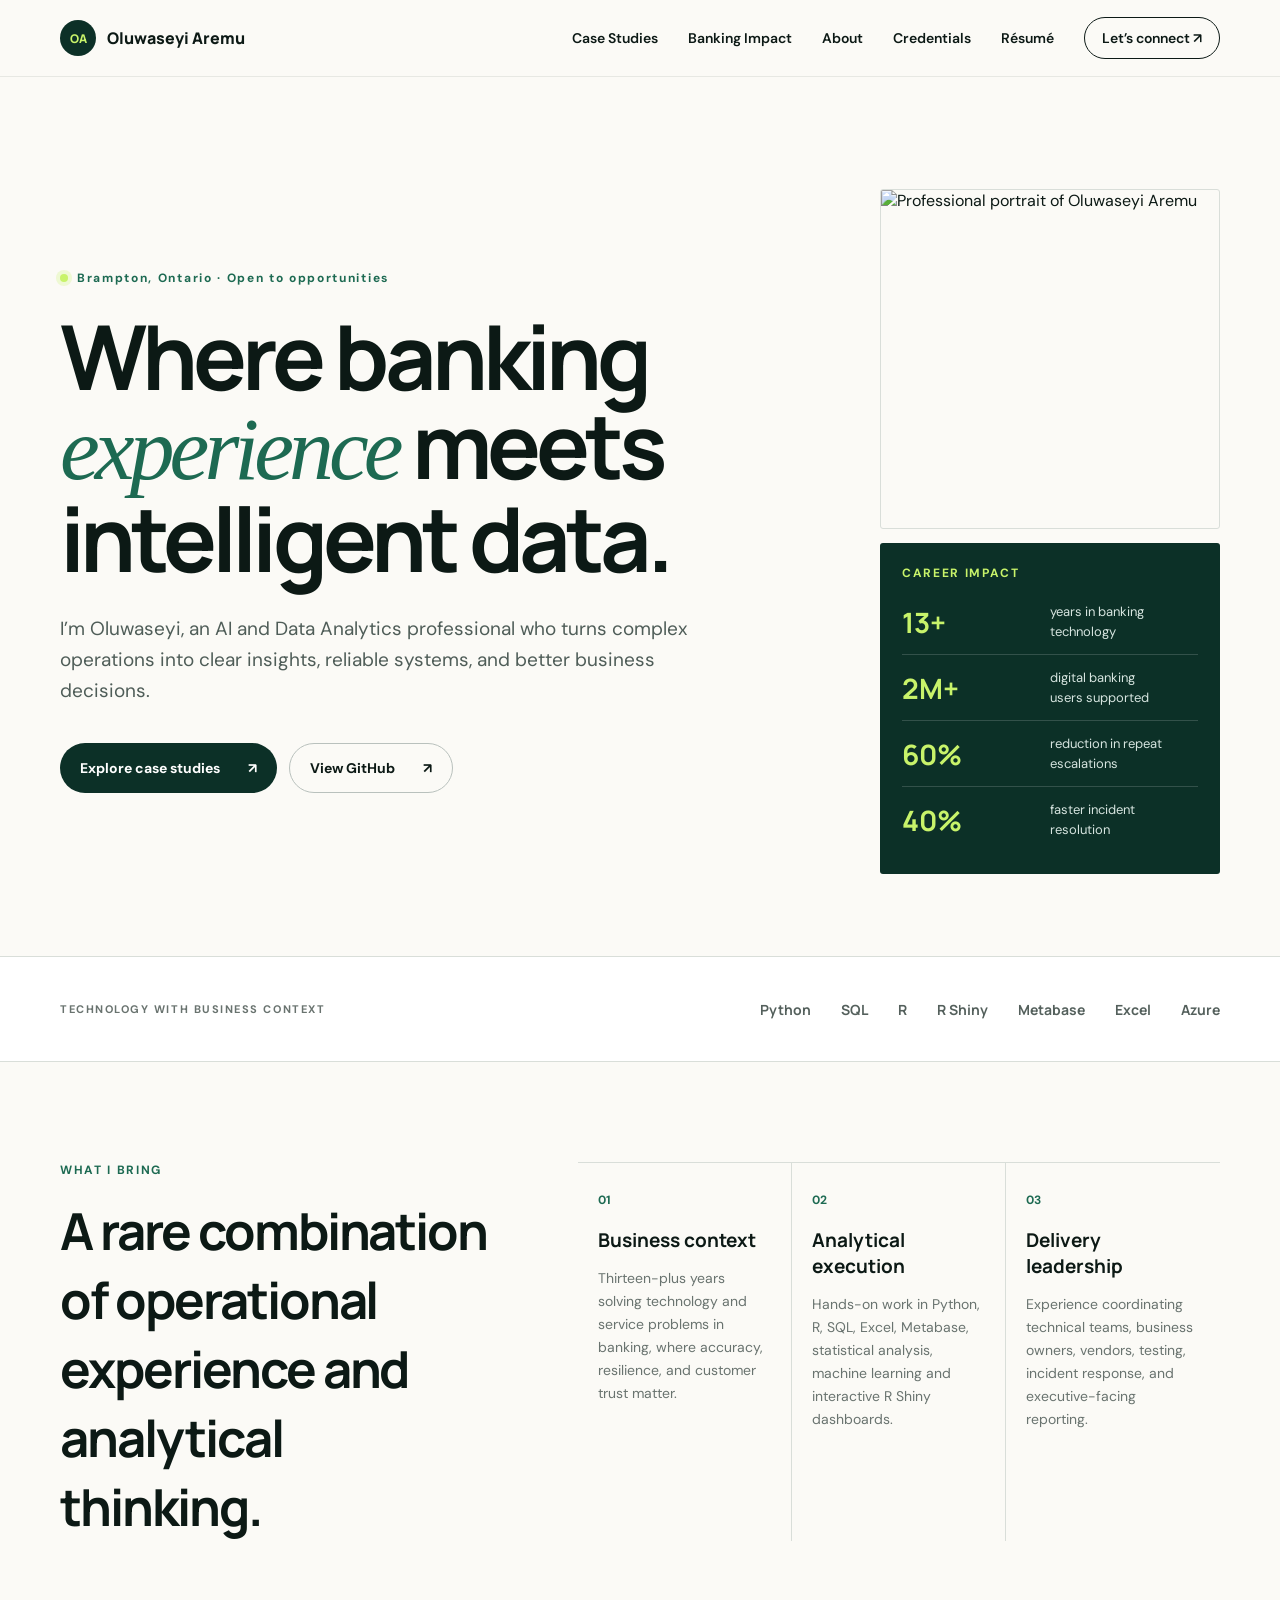
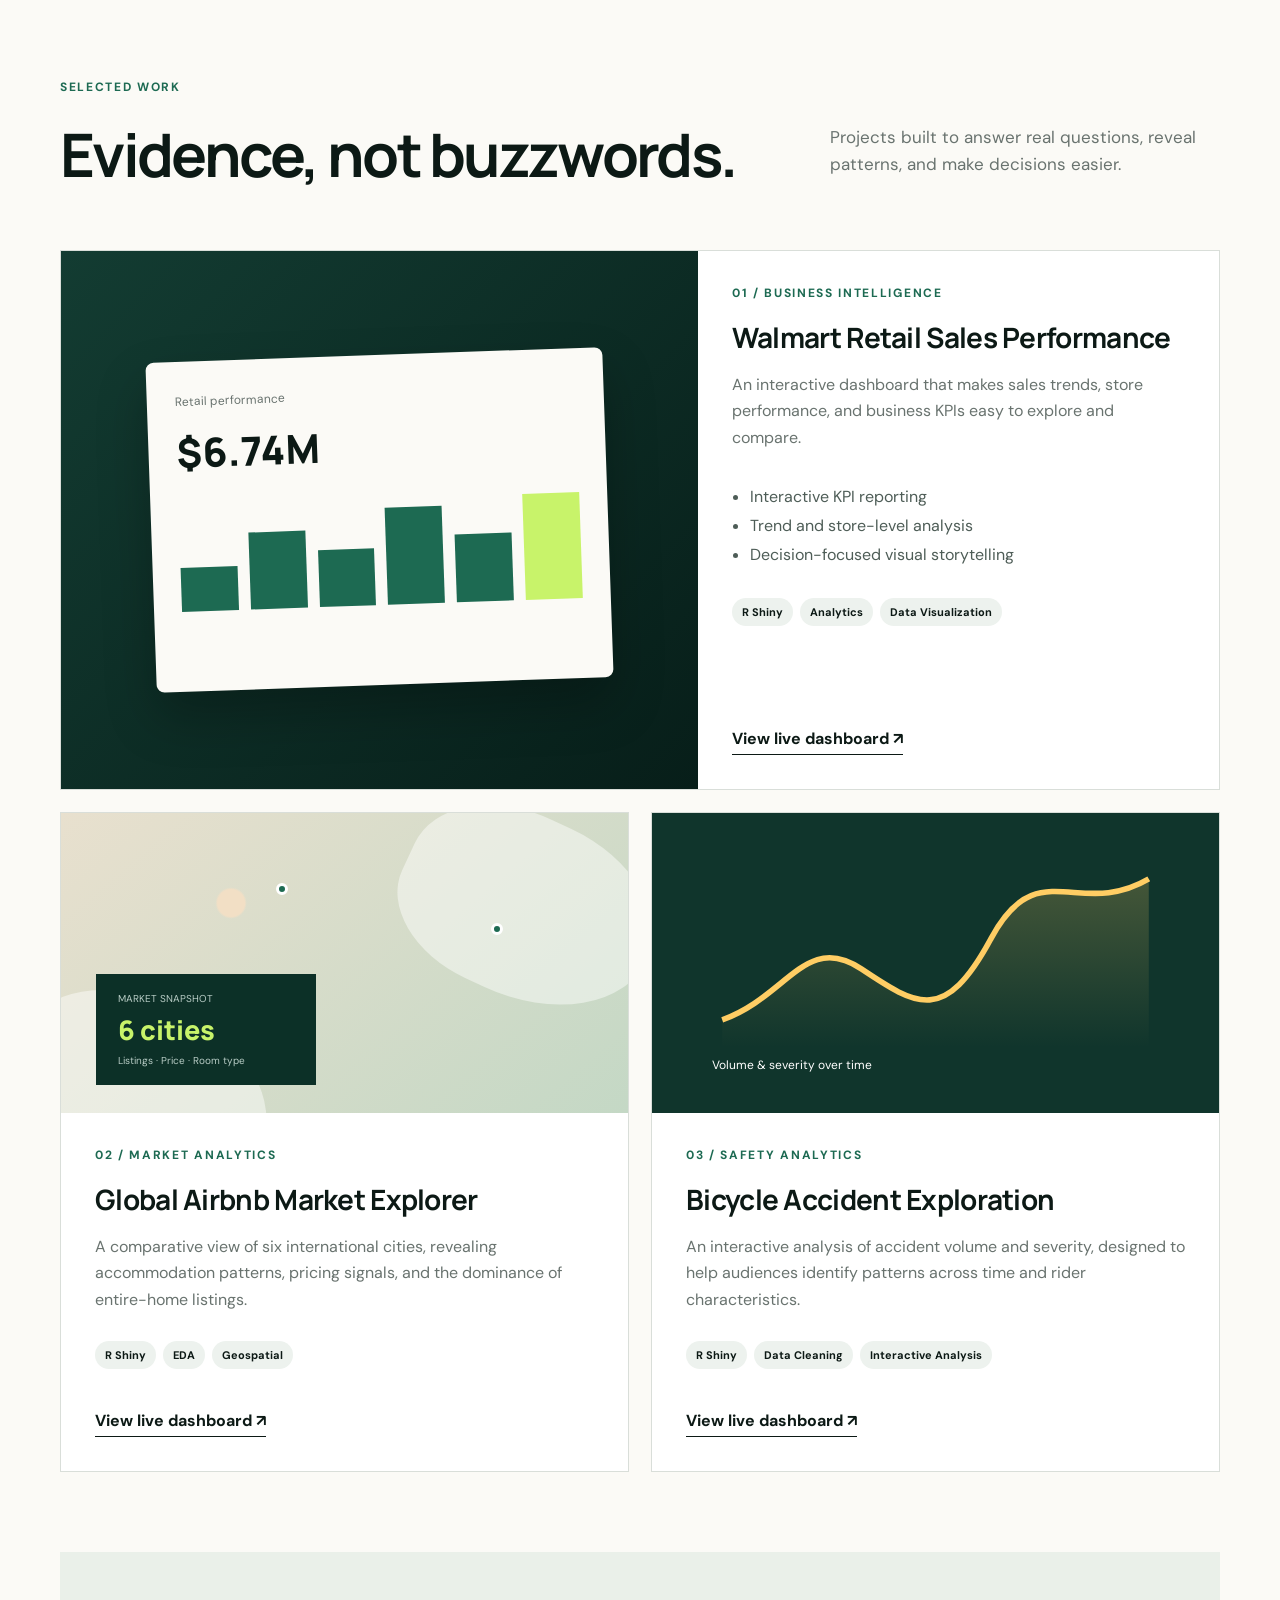
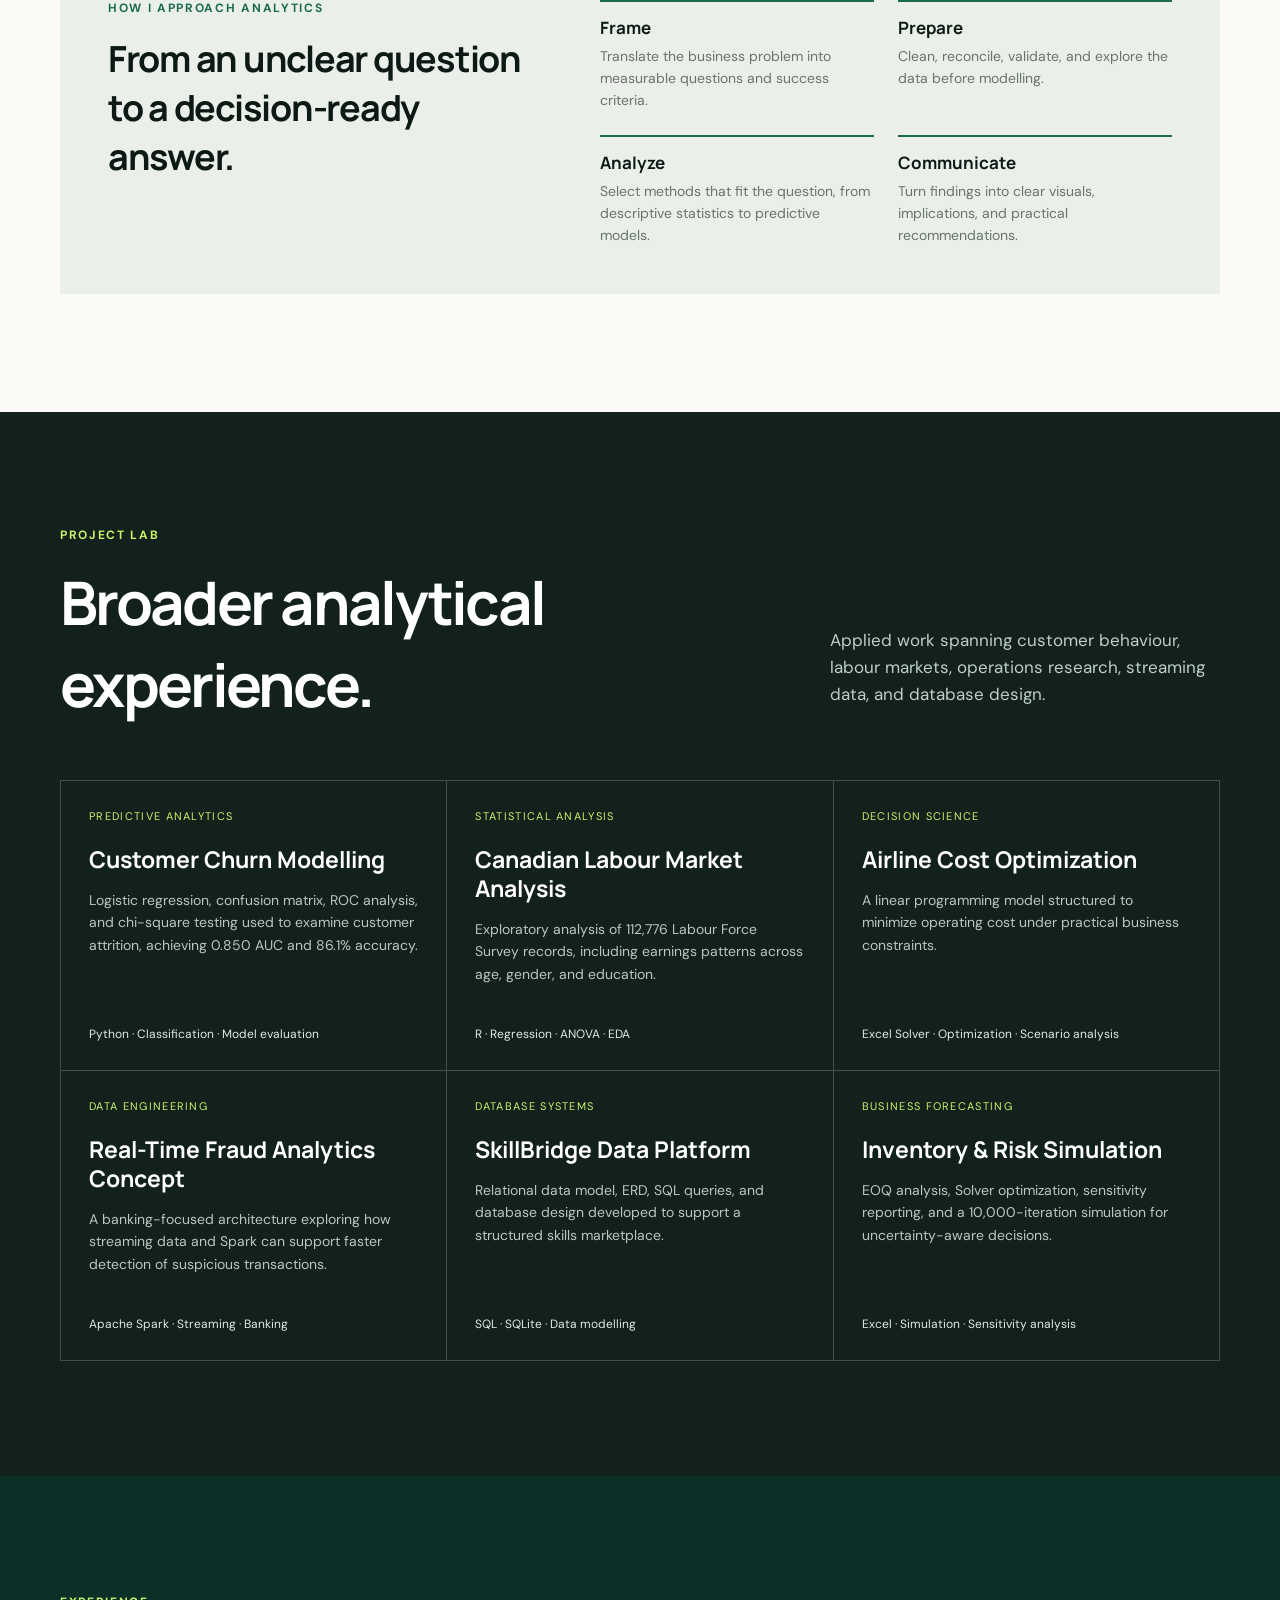
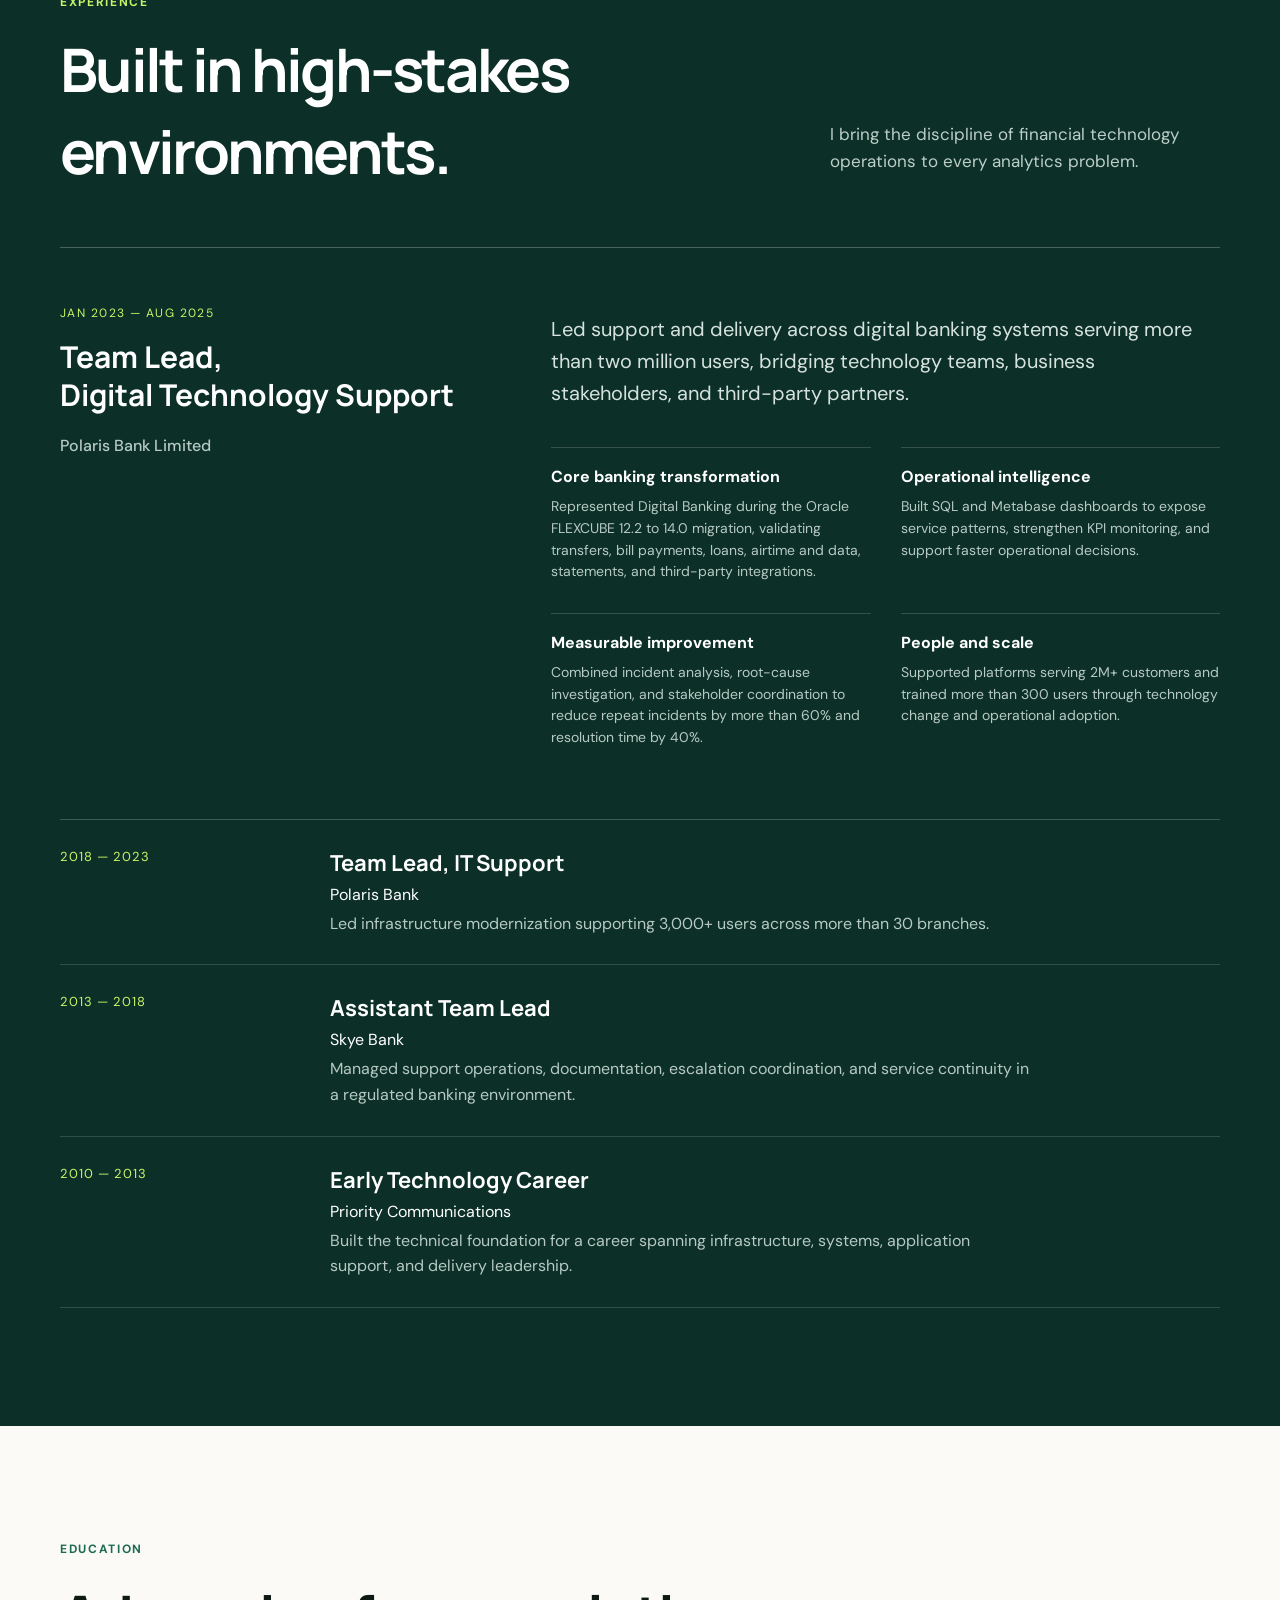
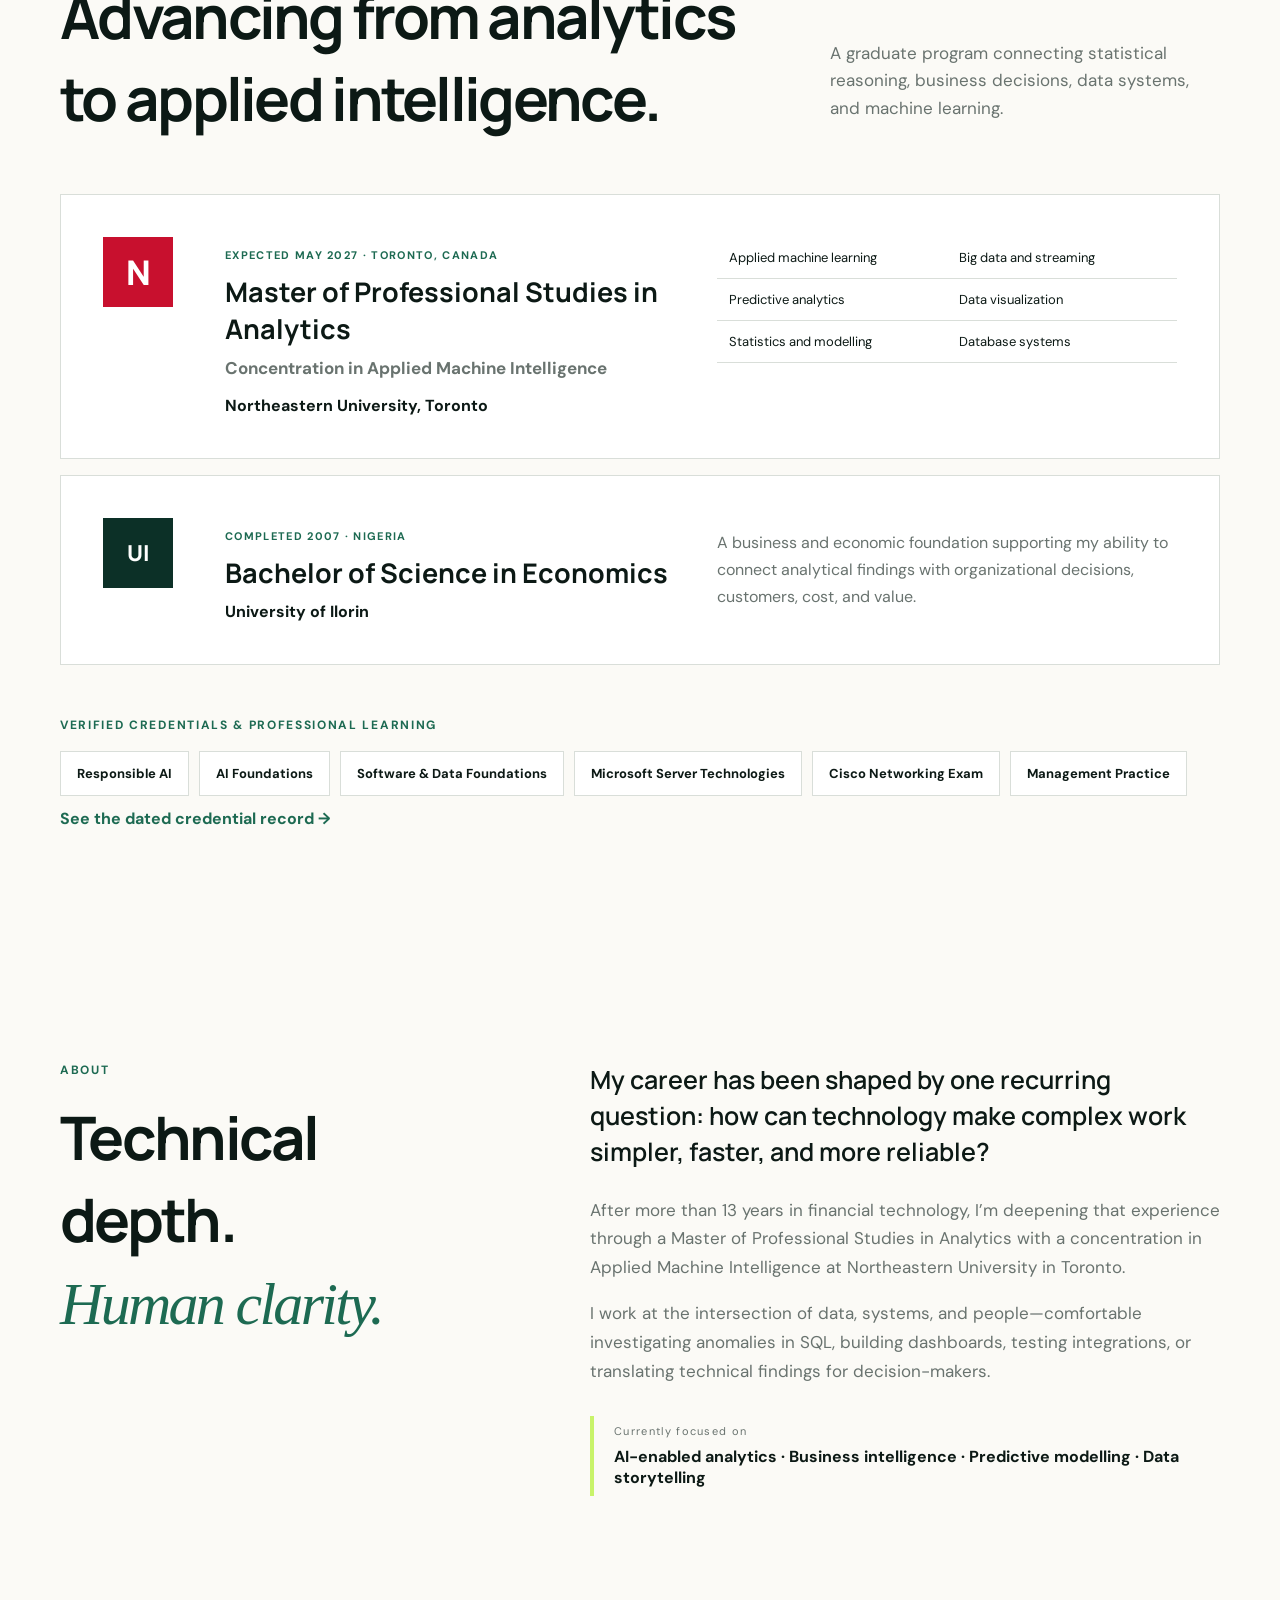
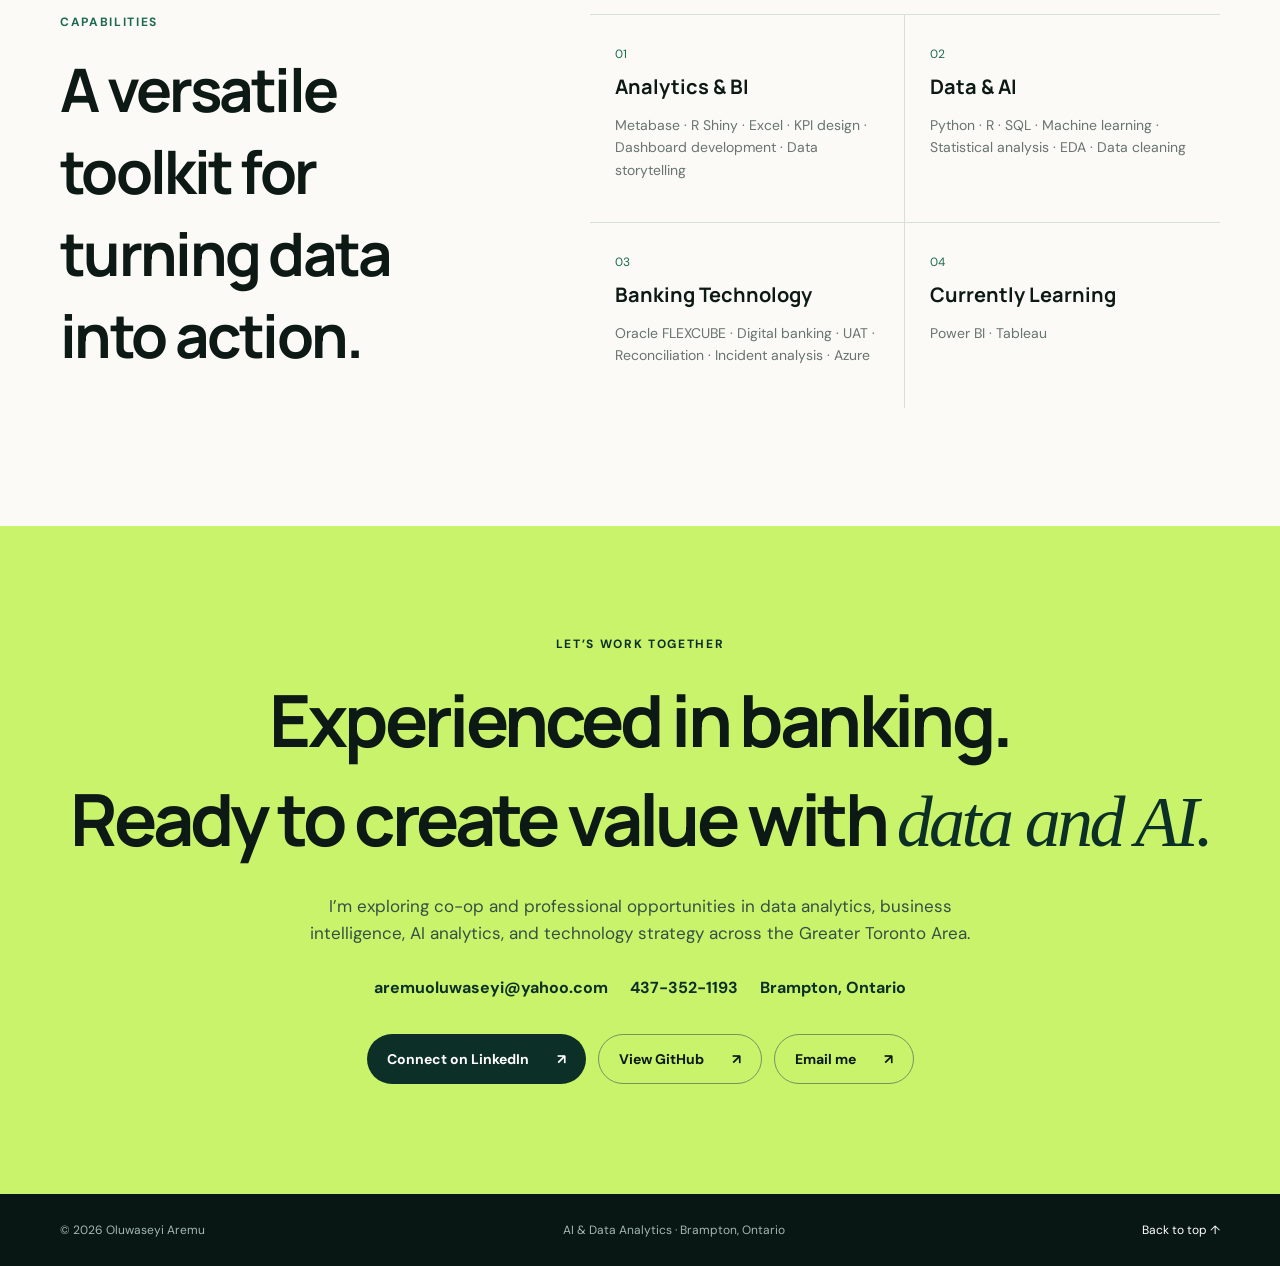
==== index.html @ f2299ca8 "Add files via upload" ====
<!doctype html>
<html lang="en">
<head>
  <meta charset="utf-8" />
  <meta name="viewport" content="width=device-width,initial-scale=1" />
  <meta name="theme-color" content="#081713" />
  <meta name="description" content="Oluwaseyi Aremu — AI and Data Analytics professional combining banking technology leadership with applied machine intelligence." />
  <meta property="og:title" content="Oluwaseyi Aremu | AI & Data Analytics" />
  <meta property="og:description" content="Analytics that turns operational complexity into clear business decisions." />
  <link rel="icon" type="image/svg+xml" href="data:image/svg+xml,%3Csvg xmlns='http://www.w3.org/2000/svg' viewBox='0 0 64 64'%3E%3Crect width='64' height='64' rx='14' fill='%230c3027'/%3E%3Ctext x='32' y='41' text-anchor='middle' font-family='Arial' font-size='25' font-weight='700' fill='%23c8f36a'%3EOA%3C/text%3E%3C/svg%3E" />
  <title>Oluwaseyi Aremu | AI & Data Analytics</title>
  <link rel="preconnect" href="https://fonts.googleapis.com">
  <link rel="preconnect" href="https://fonts.gstatic.com" crossorigin>
  <link href="https://fonts.googleapis.com/css2?family=DM+Sans:wght@400;500;600;700&family=Manrope:wght@500;600;700;800&display=swap" rel="stylesheet">
  <link rel="stylesheet" href="styles.css" />
</head>
<body>
  <header class="nav-wrap">
    <nav class="nav shell" aria-label="Main navigation">
      <a class="brand" href="#top" aria-label="Oluwaseyi Aremu home"><span>OA</span> Oluwaseyi Aremu</a>
      <button class="menu" aria-label="Open navigation" aria-expanded="false">Menu</button>
      <div class="nav-links">
        <a href="work.html">Case Studies</a><a href="banking.html">Banking Impact</a><a href="about.html">About</a><a href="credentials.html">Credentials</a><a href="resume.html">Résumé</a>
        <a class="nav-cta" href="#contact">Let’s connect <span>↗</span></a>
      </div>
    </nav>
  </header>

  <main id="top">
    <section class="hero shell">
      <div class="hero-copy reveal">
        <div class="eyebrow"><i></i> Brampton, Ontario · Open to opportunities</div>
        <h1>Where banking<br><em>experience</em> meets<br>intelligent data.</h1>
        <p class="lede">I’m Oluwaseyi, an AI and Data Analytics professional who turns complex operations into clear insights, reliable systems, and better business decisions.</p>
        <div class="hero-actions">
          <a class="button primary" href="work.html">Explore case studies <span>↗</span></a>
          <a class="button ghost" href="https://github.com/aremuoluwaseyi" target="_blank" rel="noopener">View GitHub <span>↗</span></a>
        </div>
      </div>
      <div class="hero-profile reveal"><img src="assets/oluwaseyi-aremu-headshot.png" alt="Professional portrait of Oluwaseyi Aremu"><aside class="impact-card" aria-label="Career impact">
        <p class="card-label">CAREER IMPACT</p>
        <div class="metric"><strong>13+</strong><span>years in banking<br>technology</span></div>
        <div class="metric"><strong>2M+</strong><span>digital banking<br>users supported</span></div>
        <div class="metric"><strong>60%</strong><span>reduction in repeat<br>escalations</span></div>
        <div class="metric"><strong>40%</strong><span>faster incident<br>resolution</span></div>
      </aside></div>
    </section>

    <section class="proof"><div class="shell proof-inner">
      <p>TECHNOLOGY WITH BUSINESS CONTEXT</p>
      <div><span>Python</span><span>SQL</span><span>R</span><span>R Shiny</span><span>Metabase</span><span>Excel</span><span>Azure</span></div>
    </div></section>

    <section class="value shell reveal" aria-label="Professional value proposition">
      <div class="value-lead"><p class="kicker">WHAT I BRING</p><h2>A rare combination of operational experience and analytical thinking.</h2></div>
      <div class="value-grid">
        <article><span>01</span><h3>Business context</h3><p>Thirteen-plus years solving technology and service problems in banking, where accuracy, resilience, and customer trust matter.</p></article>
        <article><span>02</span><h3>Analytical execution</h3><p>Hands-on work in Python, R, SQL, Excel, Metabase, statistical analysis, machine learning and interactive R Shiny dashboards.</p></article>
        <article><span>03</span><h3>Delivery leadership</h3><p>Experience coordinating technical teams, business owners, vendors, testing, incident response, and executive-facing reporting.</p></article>
      </div>
    </section>

    <section id="work" class="section shell">
      <div class="section-head reveal"><div><p class="kicker">SELECTED WORK</p><h2>Evidence, not buzzwords.</h2></div><p>Projects built to answer real questions, reveal patterns, and make decisions easier.</p></div>
      <div class="projects">
        <article class="project featured reveal">
          <div class="project-visual walmart"><div class="mock"><span>Retail performance</span><strong>$6.74M</strong><div class="bars"><i></i><i></i><i></i><i></i><i></i><i></i></div></div></div>
          <div class="project-copy"><p class="num">01 / BUSINESS INTELLIGENCE</p><h3>Walmart Retail Sales Performance</h3><p>An interactive dashboard that makes sales trends, store performance, and business KPIs easy to explore and compare.</p><ul><li>Interactive KPI reporting</li><li>Trend and store-level analysis</li><li>Decision-focused visual storytelling</li></ul><div class="tags"><span>R Shiny</span><span>Analytics</span><span>Data Visualization</span></div><a href="https://oluwaseyiaremu.shinyapps.io/Walmart_Retail_Sales_Performance_Dashboard/" target="_blank" rel="noopener">View live dashboard <b>↗</b></a></div>
        </article>
        <article class="project reveal">
          <div class="project-visual airbnb"><div class="map-dot d1"></div><div class="map-dot d2"></div><div class="map-dot d3"></div><div class="mini-panel"><small>MARKET SNAPSHOT</small><b>6 cities</b><span>Listings · Price · Room type</span></div></div>
          <div class="project-copy"><p class="num">02 / MARKET ANALYTICS</p><h3>Global Airbnb Market Explorer</h3><p>A comparative view of six international cities, revealing accommodation patterns, pricing signals, and the dominance of entire-home listings.</p><div class="tags"><span>R Shiny</span><span>EDA</span><span>Geospatial</span></div><a href="https://oluwaseyiaremu.shinyapps.io/AirbnbMarketProject/" target="_blank" rel="noopener">View live dashboard <b>↗</b></a></div>
        </article>
        <article class="project reveal">
          <div class="project-visual bicycle"><svg viewBox="0 0 500 220" role="img" aria-label="Accident trend chart"><path d="M20 180 C90 155,110 85,170 125 S260 185,310 92 S405 72,480 28" fill="none" stroke="#ffcd64" stroke-width="6"/><path d="M20 180 C90 155,110 85,170 125 S260 185,310 92 S405 72,480 28 L480 210 L20 210Z" fill="url(#g)" opacity=".22"/><defs><linearGradient id="g" x1="0" y1="0" x2="0" y2="1"><stop stop-color="#ffcd64"/><stop offset="1" stop-color="#ffcd64" stop-opacity="0"/></linearGradient></defs></svg><span>Volume & severity over time</span></div>
          <div class="project-copy"><p class="num">03 / SAFETY ANALYTICS</p><h3>Bicycle Accident Exploration</h3><p>An interactive analysis of accident volume and severity, designed to help audiences identify patterns across time and rider characteristics.</p><div class="tags"><span>R Shiny</span><span>Data Cleaning</span><span>Interactive Analysis</span></div><a href="https://oluwaseyiaremu.shinyapps.io/Bicycleaccidentsexploration/" target="_blank" rel="noopener">View live dashboard <b>↗</b></a></div>
        </article>
      </div>
      <div class="case-method reveal">
        <div><p class="kicker">HOW I APPROACH ANALYTICS</p><h2>From an unclear question to a decision-ready answer.</h2></div>
        <ol><li><b>Frame</b><span>Translate the business problem into measurable questions and success criteria.</span></li><li><b>Prepare</b><span>Clean, reconcile, validate, and explore the data before modelling.</span></li><li><b>Analyze</b><span>Select methods that fit the question, from descriptive statistics to predictive models.</span></li><li><b>Communicate</b><span>Turn findings into clear visuals, implications, and practical recommendations.</span></li></ol>
      </div>
    </section>

    <section class="project-lab"><div class="shell">
      <div class="section-head light reveal"><div><p class="kicker">PROJECT LAB</p><h2>Broader analytical experience.</h2></div><p>Applied work spanning customer behaviour, labour markets, operations research, streaming data, and database design.</p></div>
      <div class="lab-grid">
        <article class="reveal"><p>Predictive analytics</p><h3>Customer Churn Modelling</h3><span>Logistic regression, confusion matrix, ROC analysis, and chi-square testing used to examine customer attrition, achieving 0.850 AUC and 86.1% accuracy.</span><div>Python · Classification · Model evaluation</div></article>
        <article class="reveal"><p>Statistical analysis</p><h3>Canadian Labour Market Analysis</h3><span>Exploratory analysis of 112,776 Labour Force Survey records, including earnings patterns across age, gender, and education.</span><div>R · Regression · ANOVA · EDA</div></article>
        <article class="reveal"><p>Decision science</p><h3>Airline Cost Optimization</h3><span>A linear programming model structured to minimize operating cost under practical business constraints.</span><div>Excel Solver · Optimization · Scenario analysis</div></article>
        <article class="reveal"><p>Data engineering</p><h3>Real-Time Fraud Analytics Concept</h3><span>A banking-focused architecture exploring how streaming data and Spark can support faster detection of suspicious transactions.</span><div>Apache Spark · Streaming · Banking</div></article>
        <article class="reveal"><p>Database systems</p><h3>SkillBridge Data Platform</h3><span>Relational data model, ERD, SQL queries, and database design developed to support a structured skills marketplace.</span><div>SQL · SQLite · Data modelling</div></article>
        <article class="reveal"><p>Business forecasting</p><h3>Inventory & Risk Simulation</h3><span>EOQ analysis, Solver optimization, sensitivity reporting, and a 10,000-iteration simulation for uncertainty-aware decisions.</span><div>Excel · Simulation · Sensitivity analysis</div></article>
      </div>
    </div></section>

    <section id="experience" class="dark-section"><div class="shell">
      <div class="section-head light reveal"><div><p class="kicker">EXPERIENCE</p><h2>Built in high-stakes environments.</h2></div><p>I bring the discipline of financial technology operations to every analytics problem.</p></div>
      <article class="experience-card reveal"><div class="role"><p>JAN 2023 — AUG 2025</p><h3>Team Lead,<br>Digital Technology Support</h3><h4>Polaris Bank Limited</h4></div><div class="story"><p>Led support and delivery across digital banking systems serving more than two million users, bridging technology teams, business stakeholders, and third-party partners.</p><div class="story-grid"><div><b>Core banking transformation</b><span>Represented Digital Banking during the Oracle FLEXCUBE 12.2 to 14.0 migration, validating transfers, bill payments, loans, airtime and data, statements, and third-party integrations.</span></div><div><b>Operational intelligence</b><span>Built SQL and Metabase dashboards to expose service patterns, strengthen KPI monitoring, and support faster operational decisions.</span></div><div><b>Measurable improvement</b><span>Combined incident analysis, root-cause investigation, and stakeholder coordination to reduce repeat incidents by more than 60% and resolution time by 40%.</span></div><div><b>People and scale</b><span>Supported platforms serving 2M+ customers and trained more than 300 users through technology change and operational adoption.</span></div></div></div></article>
      <div class="career-timeline reveal"><article><time>2018 — 2023</time><div><h3>Team Lead, IT Support</h3><p>Polaris Bank</p><span>Led infrastructure modernization supporting 3,000+ users across more than 30 branches.</span></div></article><article><time>2013 — 2018</time><div><h3>Assistant Team Lead</h3><p>Skye Bank</p><span>Managed support operations, documentation, escalation coordination, and service continuity in a regulated banking environment.</span></div></article><article><time>2010 — 2013</time><div><h3>Early Technology Career</h3><p>Priority Communications</p><span>Built the technical foundation for a career spanning infrastructure, systems, application support, and delivery leadership.</span></div></article></div>
    </div></section>

    <section id="education" class="education shell">
      <div class="section-head reveal"><div><p class="kicker">EDUCATION</p><h2>Advancing from analytics to applied intelligence.</h2></div><p>A graduate program connecting statistical reasoning, business decisions, data systems, and machine learning.</p></div>
      <article class="degree reveal"><div class="degree-mark">N</div><div><p>EXPECTED MAY 2027 · TORONTO, CANADA</p><h3>Master of Professional Studies in Analytics</h3><h4>Concentration in Applied Machine Intelligence</h4><strong>Northeastern University, Toronto</strong></div><div class="coursework"><span>Applied machine learning</span><span>Big data and streaming</span><span>Predictive analytics</span><span>Data visualization</span><span>Statistics and modelling</span><span>Database systems</span></div></article>
      <article class="degree second reveal"><div class="degree-mark uni">UI</div><div><p>COMPLETED 2007 · NIGERIA</p><h3>Bachelor of Science in Economics</h3><strong>University of Ilorin</strong></div><div class="degree-note">A business and economic foundation supporting my ability to connect analytical findings with organizational decisions, customers, cost, and value.</div></article>
      <div class="credentials reveal"><p class="kicker">VERIFIED CREDENTIALS & PROFESSIONAL LEARNING</p><div><span>Responsible AI</span><span>AI Foundations</span><span>Software & Data Foundations</span><span>Microsoft Server Technologies</span><span>Cisco Networking Exam</span><span>Management Practice</span></div><a class="text-link" href="credentials.html">See the dated credential record →</a></div>
    </section>

    <section id="about" class="section shell about">
      <div class="about-title reveal"><p class="kicker">ABOUT</p><h2>Technical depth.<br><em>Human clarity.</em></h2></div>
      <div class="about-copy reveal"><p class="big">My career has been shaped by one recurring question: how can technology make complex work simpler, faster, and more reliable?</p><p>After more than 13 years in financial technology, I’m deepening that experience through a Master of Professional Studies in Analytics with a concentration in Applied Machine Intelligence at Northeastern University in Toronto.</p><p>I work at the intersection of data, systems, and people—comfortable investigating anomalies in SQL, building dashboards, testing integrations, or translating technical findings for decision-makers.</p><div class="focus"><span>Currently focused on</span><b>AI-enabled analytics · Business intelligence · Predictive modelling · Data storytelling</b></div></div>
    </section>

    <section class="capabilities shell reveal">
      <div><p class="kicker">CAPABILITIES</p><h2>A versatile toolkit for turning data into action.</h2></div>
      <div class="cap-grid"><article><span>01</span><h3>Analytics & BI</h3><p>Metabase · R Shiny · Excel · KPI design · Dashboard development · Data storytelling</p></article><article><span>02</span><h3>Data & AI</h3><p>Python · R · SQL · Machine learning · Statistical analysis · EDA · Data cleaning</p></article><article><span>03</span><h3>Banking Technology</h3><p>Oracle FLEXCUBE · Digital banking · UAT · Reconciliation · Incident analysis · Azure</p></article><article><span>04</span><h3>Currently Learning</h3><p>Power BI · Tableau</p></article></div>
    </section>

    <section id="contact" class="contact"><div class="shell contact-inner reveal"><p class="kicker">LET’S WORK TOGETHER</p><h2>Experienced in banking.<br>Ready to create value with <em>data and AI.</em></h2><p>I’m exploring co-op and professional opportunities in data analytics, business intelligence, AI analytics, and technology strategy across the Greater Toronto Area.</p><div class="contact-details"><a href="mailto:aremuoluwaseyi@yahoo.com">aremuoluwaseyi@yahoo.com</a><a href="tel:+14373521193">437-352-1193</a><span>Brampton, Ontario</span></div><div class="contact-actions"><a class="button primary pale" href="https://www.linkedin.com/in/oluwaseyiisaacaremu" target="_blank" rel="noopener">Connect on LinkedIn <span>↗</span></a><a class="button ghost pale-line" href="https://github.com/aremuoluwaseyi" target="_blank" rel="noopener">View GitHub <span>↗</span></a><a class="button ghost pale-line" href="mailto:aremuoluwaseyi@yahoo.com">Email me <span>↗</span></a></div></div></section>
  </main>
  <footer><div class="shell"><span>© 2026 Oluwaseyi Aremu</span><span>AI & Data Analytics · Brampton, Ontario</span><a href="#top">Back to top ↑</a></div></footer>
  <script src="script.js"></script>
</body>
</html>
---- styles.css ----
:root{--ink:#0c1915;--forest:#0c3027;--green:#1d6a52;--mint:#c8f36a;--cream:#f4f1e8;--paper:#fbfaf6;--muted:#69736f;--line:#d9ded9;--amber:#ffcd64}*{box-sizing:border-box}html{scroll-behavior:smooth}body{margin:0;background:var(--paper);color:var(--ink);font-family:"DM Sans",sans-serif}.shell{width:min(1160px,calc(100% - 48px));margin:auto}.nav-wrap{position:sticky;top:0;z-index:20;background:rgba(251,250,246,.88);backdrop-filter:blur(14px);border-bottom:1px solid rgba(12,25,21,.08)}.nav{height:76px;display:flex;align-items:center;justify-content:space-between}.brand{display:flex;align-items:center;gap:11px;color:var(--ink);font-family:Manrope,sans-serif;font-weight:800;text-decoration:none}.brand span{display:grid;place-items:center;width:36px;height:36px;border-radius:50%;background:var(--forest);color:var(--mint);font-size:12px}.nav-links{display:flex;align-items:center;gap:30px}.nav-links a{color:var(--ink);text-decoration:none;font-size:14px;font-weight:600}.nav-links a:hover{color:var(--green)}.nav-cta{border:1px solid var(--ink);border-radius:99px;padding:11px 17px}.menu{display:none;background:none;border:0;font:600 14px DM Sans}.hero{min-height:720px;padding:112px 0 82px;display:grid;grid-template-columns:1fr 340px;gap:80px;align-items:center}.eyebrow,.kicker,.card-label,.num{font-weight:700;letter-spacing:.14em;font-size:12px}.eyebrow{display:flex;align-items:center;gap:9px;color:var(--green)}.eyebrow i{width:8px;height:8px;border-radius:50%;background:var(--mint);box-shadow:0 0 0 4px rgba(200,243,106,.25)}h1,h2,h3{font-family:Manrope,sans-serif;margin:0}h1{font-size:clamp(54px,7vw,94px);line-height:.99;letter-spacing:-.055em;margin:26px 0 30px}h1 em,h2 em{font-family:Georgia,serif;font-weight:400;color:var(--green)}.lede{font-size:19px;line-height:1.65;color:#4f5d58;max-width:680px}.hero-actions,.contact-actions{display:flex;gap:12px;margin-top:36px}.button{display:inline-flex;align-items:center;gap:28px;border-radius:99px;padding:15px 20px;text-decoration:none;font-weight:700;font-size:14px}.primary{background:var(--forest);color:white}.primary:hover{background:var(--green)}.ghost{border:1px solid #b9c1bd;color:var(--ink)}.impact-card{background:var(--forest);color:white;border-radius:3px;padding:30px}.card-label{color:var(--mint);margin:0 0 8px}.metric{display:grid;grid-template-columns:1fr 1fr;align-items:center;padding:23px 0;border-bottom:1px solid rgba(255,255,255,.16)}.metric:last-child{border:0}.metric strong{font-family:Manrope;font-size:38px;color:var(--mint)}.metric span{font-size:13px;line-height:1.5;color:#d6e4df}.proof{border-top:1px solid var(--line);border-bottom:1px solid var(--line);background:white}.proof-inner{min-height:104px;display:flex;align-items:center;justify-content:space-between}.proof p{font-size:11px;letter-spacing:.14em;font-weight:700;color:var(--muted)}.proof-inner div{display:flex;gap:30px;flex-wrap:wrap}.proof span{font:700 14px Manrope;color:#54605c}.section{padding:118px 0}.section-head{display:flex;align-items:flex-end;justify-content:space-between;gap:50px;margin-bottom:55px}.kicker{color:var(--green);margin:0 0 18px}.section-head h2,.about h2,.capabilities h2{font-size:clamp(38px,5vw,60px);letter-spacing:-.045em}.section-head>p{max-width:390px;color:var(--muted);font-size:17px;line-height:1.6}.projects{display:grid;grid-template-columns:1fr 1fr;gap:22px}.project{background:white;border:1px solid var(--line);display:grid;grid-template-rows:300px 1fr;overflow:hidden}.project.featured{grid-column:1/-1;grid-template-columns:1.1fr .9fr;grid-template-rows:auto;min-height:540px}.project-visual{position:relative;overflow:hidden;background:#dce9de;padding:40px}.project-copy{padding:34px;display:flex;flex-direction:column;align-items:flex-start}.project-copy .num{color:var(--green);margin:0 0 17px}.project-copy h3{font-size:28px;letter-spacing:-.025em}.project-copy>p:not(.num){color:var(--muted);line-height:1.65}.project-copy ul{padding-left:18px;color:#4e5d57;line-height:1.8}.project-copy a{margin-top:auto;color:var(--ink);font-weight:700;text-decoration:none;border-bottom:1px solid var(--ink);padding:16px 0 5px}.tags{display:flex;gap:7px;flex-wrap:wrap;margin:12px 0 25px}.tags span{background:#edf2ee;padding:7px 10px;border-radius:99px;font-size:11px;font-weight:700}.walmart{display:grid;place-items:center;background:linear-gradient(135deg,#133c32,#071e19)}.mock{width:82%;height:72%;background:#fbfaf6;border-radius:8px;padding:28px;color:var(--ink);box-shadow:0 25px 50px rgba(0,0,0,.25);transform:rotate(-2deg)}.mock span{font-size:12px;color:var(--muted)}.mock strong{display:block;font:800 40px Manrope;margin-top:14px}.bars{height:110px;display:flex;align-items:flex-end;gap:12px;margin-top:22px}.bars i{flex:1;background:var(--green);height:40%}.bars i:nth-child(2){height:70%}.bars i:nth-child(3){height:52%}.bars i:nth-child(4){height:88%}.bars i:nth-child(5){height:62%}.bars i:nth-child(6){height:96%;background:var(--mint)}.airbnb{background:radial-gradient(circle at 30% 30%,#f2dfc5 0 3%,transparent 3.5%),linear-gradient(140deg,#e8e0ce,#c4d8c5)}.airbnb:before,.airbnb:after{content:"";position:absolute;background:rgba(255,255,255,.45);border-radius:48% 52% 57% 43%;width:260px;height:180px;transform:rotate(25deg);top:5px;right:-30px}.airbnb:after{top:auto;right:auto;left:-50px;bottom:-70px}.map-dot{position:absolute;width:12px;height:12px;background:var(--green);border:3px solid white;border-radius:50%;z-index:2}.d1{top:70px;left:38%}.d2{top:110px;right:22%}.d3{bottom:58px;left:25%}.mini-panel{position:absolute;z-index:3;left:35px;bottom:28px;background:var(--forest);color:white;padding:18px 22px;width:220px}.mini-panel small,.mini-panel span{display:block;color:#b9cdc6;font-size:10px}.mini-panel b{display:block;font:800 27px Manrope;color:var(--mint);margin:6px 0}.bicycle{background:#10352c;display:flex;flex-direction:column;justify-content:center}.bicycle span{color:white;font-size:12px;margin-left:20px}.dark-section{background:var(--forest);color:white;padding:118px 0}.section-head.light p{color:#bdcec8}.section-head.light .kicker{color:var(--mint)}.experience-card{border-top:1px solid rgba(255,255,255,.25);display:grid;grid-template-columns:.75fr 1.25fr;gap:90px;padding-top:45px}.role>p{font-size:12px;letter-spacing:.12em;color:var(--mint)}.role h3{font-size:30px;line-height:1.25;margin:17px 0}.role h4{font-weight:500;color:#b7c9c3}.story>p{font-size:20px;line-height:1.6;color:#d6e2de}.story-grid{display:grid;grid-template-columns:1fr 1fr;gap:30px;margin-top:38px}.story-grid div{border-top:1px solid rgba(255,255,255,.17);padding-top:18px}.story-grid b,.story-grid span{display:block}.story-grid span{color:#b7c9c3;line-height:1.55;font-size:14px;margin-top:9px}.about{display:grid;grid-template-columns:.8fr 1.2fr;gap:110px}.about-copy .big{font:600 25px/1.45 Manrope;color:var(--ink);margin-top:0}.about-copy>p:not(.big){color:var(--muted);font-size:17px;line-height:1.7}.focus{border-left:4px solid var(--mint);padding:8px 0 8px 20px;margin-top:30px}.focus span,.focus b{display:block}.focus span{font-size:11px;letter-spacing:.12em;color:var(--muted);margin-bottom:8px}.capabilities{padding:0 0 118px;display:grid;grid-template-columns:.8fr 1.2fr;gap:110px}.cap-grid{display:grid;grid-template-columns:1fr 1fr}.cap-grid article{padding:27px 25px;border-top:1px solid var(--line)}.cap-grid article:nth-child(odd){border-right:1px solid var(--line)}.cap-grid span{color:var(--green);font-size:12px}.cap-grid h3{font-size:20px;margin:10px 0}.cap-grid p{color:var(--muted);font-size:14px;line-height:1.6}.contact{background:var(--mint);padding:110px 0;text-align:center}.contact .kicker{color:var(--forest)}.contact h2{font-size:clamp(42px,6vw,72px);letter-spacing:-.05em}.contact p:not(.kicker){max-width:700px;margin:25px auto;color:#345044;font-size:17px;line-height:1.6}.contact-actions{justify-content:center}.pale{background:var(--forest)}.pale-line{border-color:#789261}.contact em{color:var(--forest)}footer{background:#081713;color:#a4b7b0;padding:28px 0;font-size:12px}footer div{display:flex;justify-content:space-between}footer a{color:white;text-decoration:none}.reveal{opacity:0;transform:translateY(18px);transition:.65s ease}.reveal.visible{opacity:1;transform:none}@media(max-width:800px){.shell{width:min(100% - 30px,1160px)}.nav-links{display:none;position:absolute;top:76px;left:0;right:0;background:var(--paper);padding:24px;flex-direction:column;align-items:flex-start;border-bottom:1px solid var(--line)}.nav-links.open{display:flex}.menu{display:block}.hero{grid-template-columns:1fr;padding-top:75px;gap:40px}.impact-card{display:grid;grid-template-columns:1fr 1fr;gap:0 24px}.card-label{grid-column:1/-1}.metric{grid-template-columns:1fr}.proof-inner,.section-head{align-items:flex-start;flex-direction:column}.proof-inner{padding:24px 0}.proof-inner div{gap:15px}.project,.project.featured{grid-column:auto;grid-template-columns:1fr;grid-template-rows:260px auto}.projects{grid-template-columns:1fr}.experience-card,.about,.capabilities{grid-template-columns:1fr;gap:42px}.story-grid{grid-template-columns:1fr}.cap-grid{grid-template-columns:1fr}.cap-grid article:nth-child(odd){border-right:0}.hero{min-height:auto}footer div{flex-direction:column;gap:12px}.section,.dark-section{padding:82px 0}}
.value{padding:100px 0 20px;display:grid;grid-template-columns:.8fr 1.2fr;gap:90px}.value-lead h2{font-size:clamp(34px,4vw,51px);letter-spacing:-.04em}.value-grid{display:grid;grid-template-columns:repeat(3,1fr);border-top:1px solid var(--line)}.value-grid article{padding:25px 20px;border-right:1px solid var(--line)}.value-grid article:last-child{border:0}.value-grid span{font-size:12px;color:var(--green);font-weight:700}.value-grid h3{font-size:19px;margin:18px 0 10px}.value-grid p{font-size:14px;line-height:1.65;color:var(--muted)}.case-method{margin-top:80px;padding:48px;background:#eaf0e9;display:grid;grid-template-columns:.85fr 1.15fr;gap:70px}.case-method h2{font-size:36px;letter-spacing:-.035em}.case-method ol{list-style:none;padding:0;margin:0;display:grid;grid-template-columns:1fr 1fr;gap:24px}.case-method li{border-top:2px solid var(--green);padding-top:14px}.case-method b,.case-method span{display:block}.case-method b{font:700 17px Manrope}.case-method span{margin-top:7px;color:var(--muted);font-size:14px;line-height:1.55}.project-lab{background:#13211d;color:white;padding:115px 0}.project-lab .kicker{color:var(--mint)}.lab-grid{display:grid;grid-template-columns:repeat(3,1fr);border-top:1px solid #40504a;border-left:1px solid #40504a}.lab-grid article{min-height:290px;padding:28px;border-right:1px solid #40504a;border-bottom:1px solid #40504a;display:flex;flex-direction:column}.lab-grid article>p{font-size:11px;letter-spacing:.12em;text-transform:uppercase;color:var(--mint);margin:0 0 22px}.lab-grid h3{font-size:23px;line-height:1.25}.lab-grid article>span{color:#b8c7c2;line-height:1.6;margin:15px 0;font-size:14px}.lab-grid article>div{margin-top:auto;font-size:12px;color:#dfe9e5}.education{padding:115px 0}.degree{display:grid;grid-template-columns:90px 1fr 1fr;gap:32px;padding:42px;border:1px solid var(--line);background:white}.degree-mark{width:70px;height:70px;background:#c8102e;color:white;display:grid;place-items:center;font:800 34px Manrope}.degree p{font-size:11px;letter-spacing:.12em;color:var(--green);font-weight:700}.degree h3{font-size:27px;margin:10px 0}.degree h4{font-size:17px;margin:0 0 16px;color:var(--muted)}.coursework{display:grid;grid-template-columns:1fr 1fr;align-content:start}.coursework span{padding:12px;border-bottom:1px solid var(--line);font-size:13px}@media(max-width:800px){.value,.case-method,.degree{grid-template-columns:1fr;gap:42px}.value-grid,.lab-grid{grid-template-columns:1fr}.case-method{padding:30px}.case-method ol,.coursework{grid-template-columns:1fr}}
.career-timeline{margin-top:70px;border-top:1px solid rgba(255,255,255,.2)}.career-timeline article{display:grid;grid-template-columns:220px 1fr;gap:50px;padding:28px 0;border-bottom:1px solid rgba(255,255,255,.15)}.career-timeline time{color:var(--mint);font-size:13px;letter-spacing:.08em}.career-timeline h3{font-size:22px}.career-timeline p{color:white;margin:6px 0}.career-timeline span{display:block;color:#b7c9c3;line-height:1.6;max-width:700px}.degree.second{margin-top:16px}.degree-mark.uni{background:var(--forest);font-size:22px}.degree-note{color:var(--muted);line-height:1.7;align-self:center}.credentials{margin-top:52px}.credentials>div{display:flex;flex-wrap:wrap;gap:10px}.credentials span{border:1px solid var(--line);background:white;padding:13px 16px;font-size:13px;font-weight:700}.contact-details{display:flex;justify-content:center;gap:22px;flex-wrap:wrap;margin:30px 0}.contact-details a,.contact-details span{color:var(--forest);font-weight:700;text-decoration:none}.contact-details a:hover{text-decoration:underline}@media(max-width:800px){.career-timeline article{grid-template-columns:1fr;gap:10px}.contact-actions{flex-direction:column;align-items:stretch}.contact-actions .button{justify-content:space-between}}
.page-hero{padding:100px 0 70px}.page-hero h1,.resume-head h1{font-size:clamp(48px,7vw,86px);line-height:1.03;letter-spacing:-.055em}.page-hero>p:last-child{font-size:19px;line-height:1.65;color:var(--muted);max-width:750px}.case-list{padding-bottom:110px}.case-detail{display:grid;grid-template-columns:.75fr 1.25fr;border-top:1px solid var(--line);padding:70px 0;gap:80px}.case-side>span{font:800 44px Manrope;color:#b7c6bf}.case-side>p{font-size:12px;letter-spacing:.12em;color:var(--green);font-weight:700}.case-side h2{font-size:34px;line-height:1.18;margin:17px 0 25px}.case-side a{color:var(--ink);font-weight:700}.case-body h3{font-size:18px;margin:35px 0 8px}.case-body>p{font-size:16px;line-height:1.7;color:var(--muted)}.case-kpis{display:grid;grid-template-columns:repeat(3,1fr);background:var(--forest);color:white}.case-kpis b{padding:20px;border-right:1px solid rgba(255,255,255,.15);font-size:12px}.case-kpis strong{display:block;color:var(--mint);font:800 25px Manrope;margin-bottom:5px}.impact-band{background:var(--mint);padding:38px 0}.impact-band>div{display:grid;grid-template-columns:repeat(4,1fr)}.impact-band b{padding:12px 20px;border-right:1px solid #9abb59}.impact-band strong{display:block;font:800 30px Manrope}.narrative{padding:95px 0}.narrative>article{max-width:840px;margin:0 auto 80px;border-bottom:1px solid var(--line);padding-bottom:75px}.narrative h2{font-size:42px;margin-bottom:30px}.narrative h3{font-size:19px;margin-top:30px}.narrative p,.narrative li{font-size:17px;line-height:1.7;color:var(--muted)}.outcomes{display:flex;gap:12px}.outcomes strong{background:var(--forest);color:var(--mint);padding:25px;font:800 34px Manrope}.outcomes span{display:block;color:white;font:400 13px DM Sans;margin-top:7px}.profile-story{display:grid;grid-template-columns:.8fr 1.2fr;gap:100px;padding:40px 0 100px}.profile-story h2{font-size:42px}.profile-story p{font-size:18px;line-height:1.75;color:var(--muted)}.bio-grid{display:grid;grid-template-columns:1fr 1fr}.bio-grid article{padding:28px;border:1px solid var(--line)}.bio-grid span{color:var(--green);font-size:12px}.bio-grid h3{font-size:23px;margin:12px 0}.bio-grid p{color:var(--muted);line-height:1.6}.resume-head{padding:85px 0 45px;border-bottom:1px solid var(--line)}.resume-head>p{font-size:18px;color:var(--muted)}.resume-head>div{display:flex;gap:20px;flex-wrap:wrap}.resume-head a{color:var(--green)}.resume-body{display:grid;grid-template-columns:320px 1fr;gap:75px;padding:65px 0 110px}.resume-body aside{background:#edf2ee;padding:30px;align-self:start}.resume-body aside h3{margin-top:28px}.resume-body p,.resume-body li{line-height:1.65;color:#58645f}.resume-body>div>h2{font-size:27px;border-bottom:1px solid var(--line);padding-bottom:10px;margin-top:38px}.resume-body article{padding:15px 0}.resume-body time{color:var(--green);font-size:12px;font-weight:700}.resume-body article h3{font-size:21px;margin-top:8px}.resume-body article h4{margin:5px 0;color:var(--muted)}@media(max-width:800px){.nav-links.always{display:flex;position:static;background:none;padding:0;border:0;flex-direction:row;overflow:auto;max-width:65%;gap:16px}.nav-links.always a{white-space:nowrap}.nav-links.always .nav-cta{display:none}.case-detail,.profile-story,.resume-body{grid-template-columns:1fr;gap:30px}.case-kpis,.impact-band>div,.bio-grid{grid-template-columns:1fr}.outcomes{flex-direction:column}.page-hero{padding-top:65px}}
.hero-profile{display:flex;flex-direction:column;gap:14px}.hero-profile>img{width:100%;aspect-ratio:1/1;object-fit:cover;border-radius:3px;border:1px solid var(--line)}.hero-profile .impact-card{padding:22px}.hero-profile .metric{padding:13px 0}.hero-profile .metric strong{font-size:28px}@media(max-width:800px){.hero-profile{max-width:420px;margin:auto}}
.text-link{display:inline-block;margin-top:12px;color:var(--green);font-weight:700;text-decoration:none}.text-link:hover{text-decoration:underline}.credential-hero{padding-bottom:88px}.credential-summary{display:grid;grid-template-columns:repeat(3,1fr);margin-top:45px;border-top:1px solid var(--line);max-width:760px}.credential-summary div{padding:22px 24px 4px 0}.credential-summary strong,.credential-summary span{display:block}.credential-summary strong{font:800 29px Manrope;color:var(--green)}.credential-summary span{font-size:12px;color:var(--muted);margin-top:5px}.credential-section{padding:86px 0}.credential-grid{display:grid;grid-template-columns:repeat(3,1fr);gap:18px}.credential-grid article{background:white;border:1px solid var(--line);padding:28px;min-height:330px}.credential-top{display:flex;align-items:center;justify-content:space-between;gap:12px}.issuer-mark{display:grid;place-items:center;width:42px;height:42px;font:800 20px Manrope}.issuer-mark.neu{background:#c8102e;color:white}.issuer-mark.nim{width:55px;background:var(--forest);color:var(--mint);font-size:13px}.verified{font-size:9px;letter-spacing:.12em;color:var(--green);font-weight:800}.credential-date{font-size:11px;letter-spacing:.12em;color:var(--green);font-weight:800;margin:28px 0 12px}.credential-grid h3{font-size:22px;line-height:1.3}.credential-grid article>p:last-of-type{color:var(--muted);line-height:1.55}.credential-grid ul{padding-left:18px;color:var(--muted);font-size:13px;line-height:1.7}.foundation{background:var(--forest);color:white}.credential-list{border-top:1px solid rgba(255,255,255,.22)}.credential-list article{display:grid;grid-template-columns:145px 1fr 110px;align-items:center;gap:30px;padding:25px 0;border-bottom:1px solid rgba(255,255,255,.17)}.credential-list time{color:var(--mint);font-size:11px;letter-spacing:.1em;font-weight:800}.credential-list p{margin:0 0 8px;color:#9db5ad;font-size:10px;letter-spacing:.12em}.credential-list h3{font-size:20px}.credential-list span{display:block;margin-top:6px;color:#bcd0c9;font-size:13px}.credential-list b{justify-self:end;border:1px solid #6a8078;padding:8px 10px;font-size:9px;letter-spacing:.12em;color:var(--mint)}.management{grid-template-columns:1fr 1fr}.management article{min-height:245px}.evidence-note{margin-top:20px;border-left:4px solid var(--mint);background:#eef3ea;padding:22px 24px}.evidence-note b{font:700 15px Manrope}.evidence-note p{margin:7px 0 0;color:var(--muted);font-size:13px;line-height:1.6;max-width:850px}[aria-current="page"]{color:var(--green)!important}@media(max-width:800px){.credential-summary,.credential-grid,.management{grid-template-columns:1fr}.credential-list article{grid-template-columns:1fr;gap:8px}.credential-list b{justify-self:start}.credential-grid article{min-height:auto}}
.supporting{background:#f0eee5}.issuer-mark.uilorin{background:#d1a55a;color:#16221d}.issuer-mark.krc{background:#346e52;color:white;font-size:12px}.issuer-mark.nysc{width:55px;background:#17834c;color:white;font-size:11px}
.credential-title-no-date{margin-top:32px}
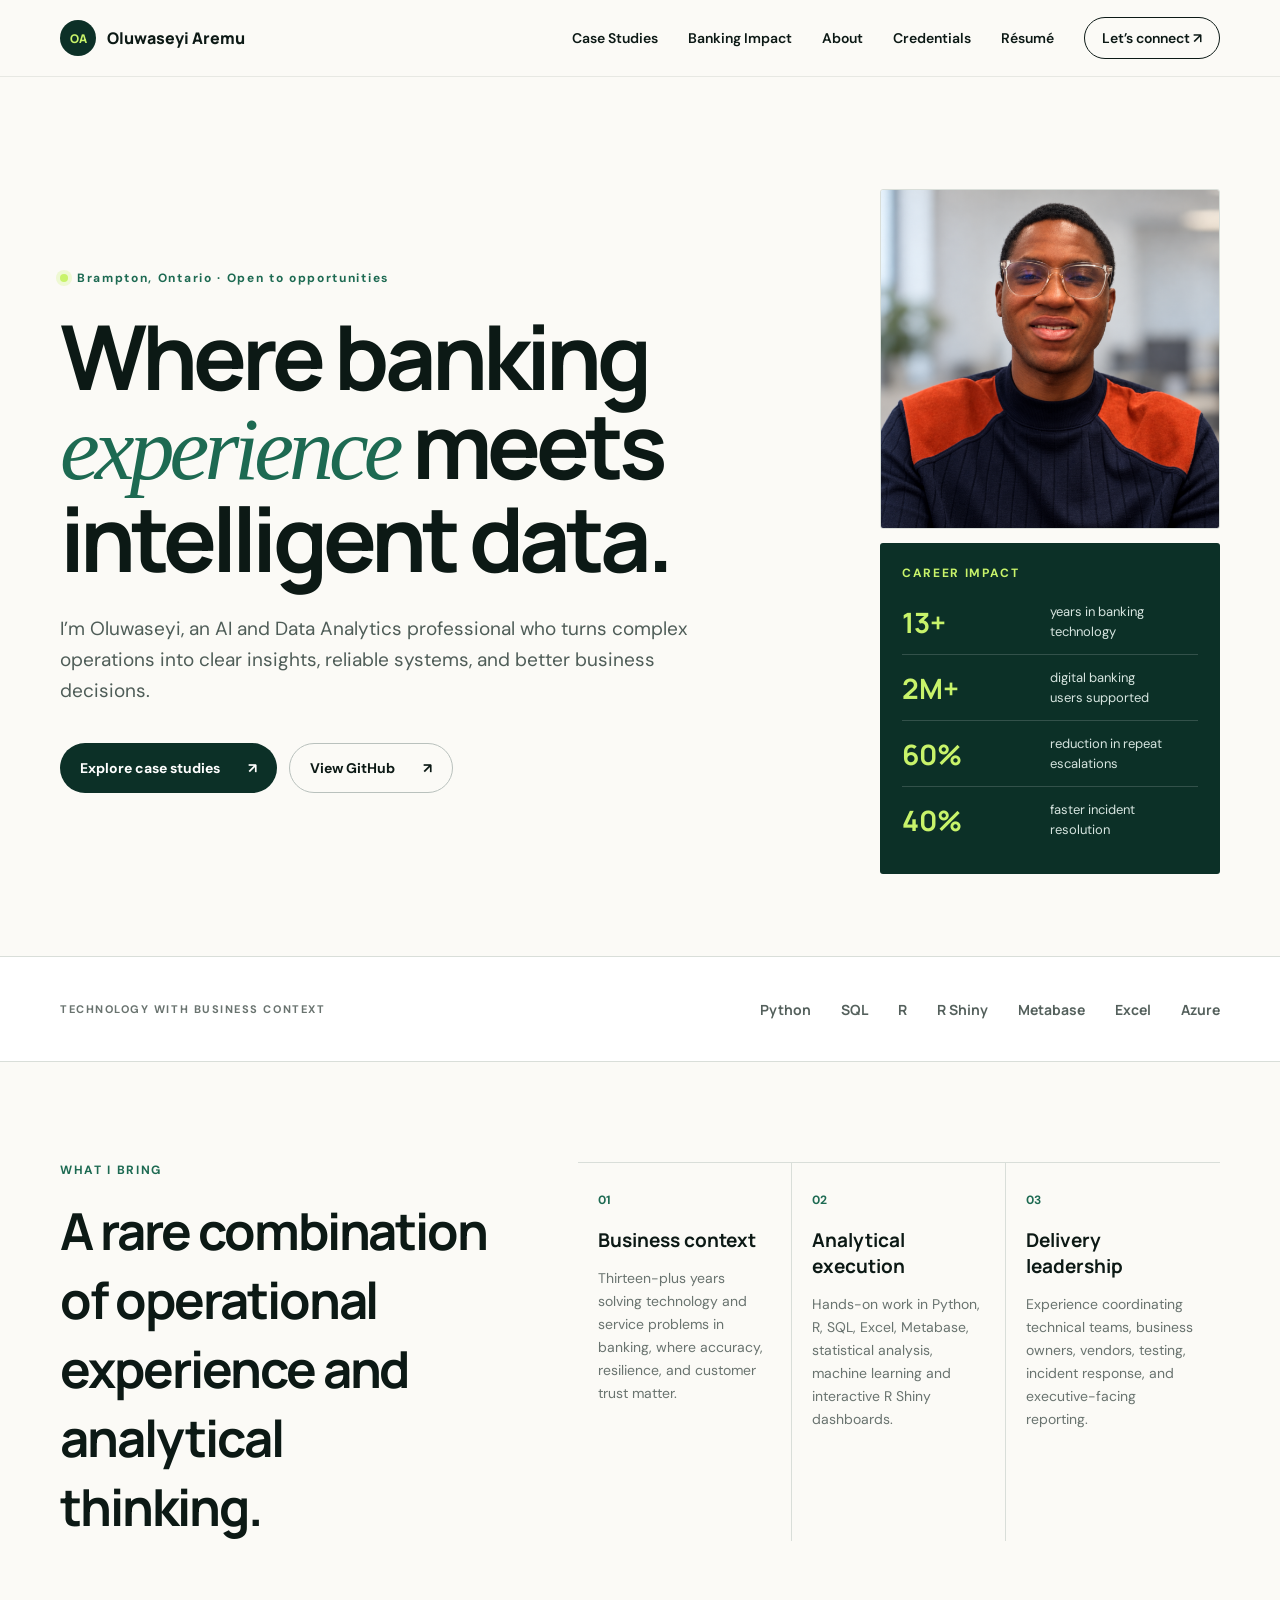
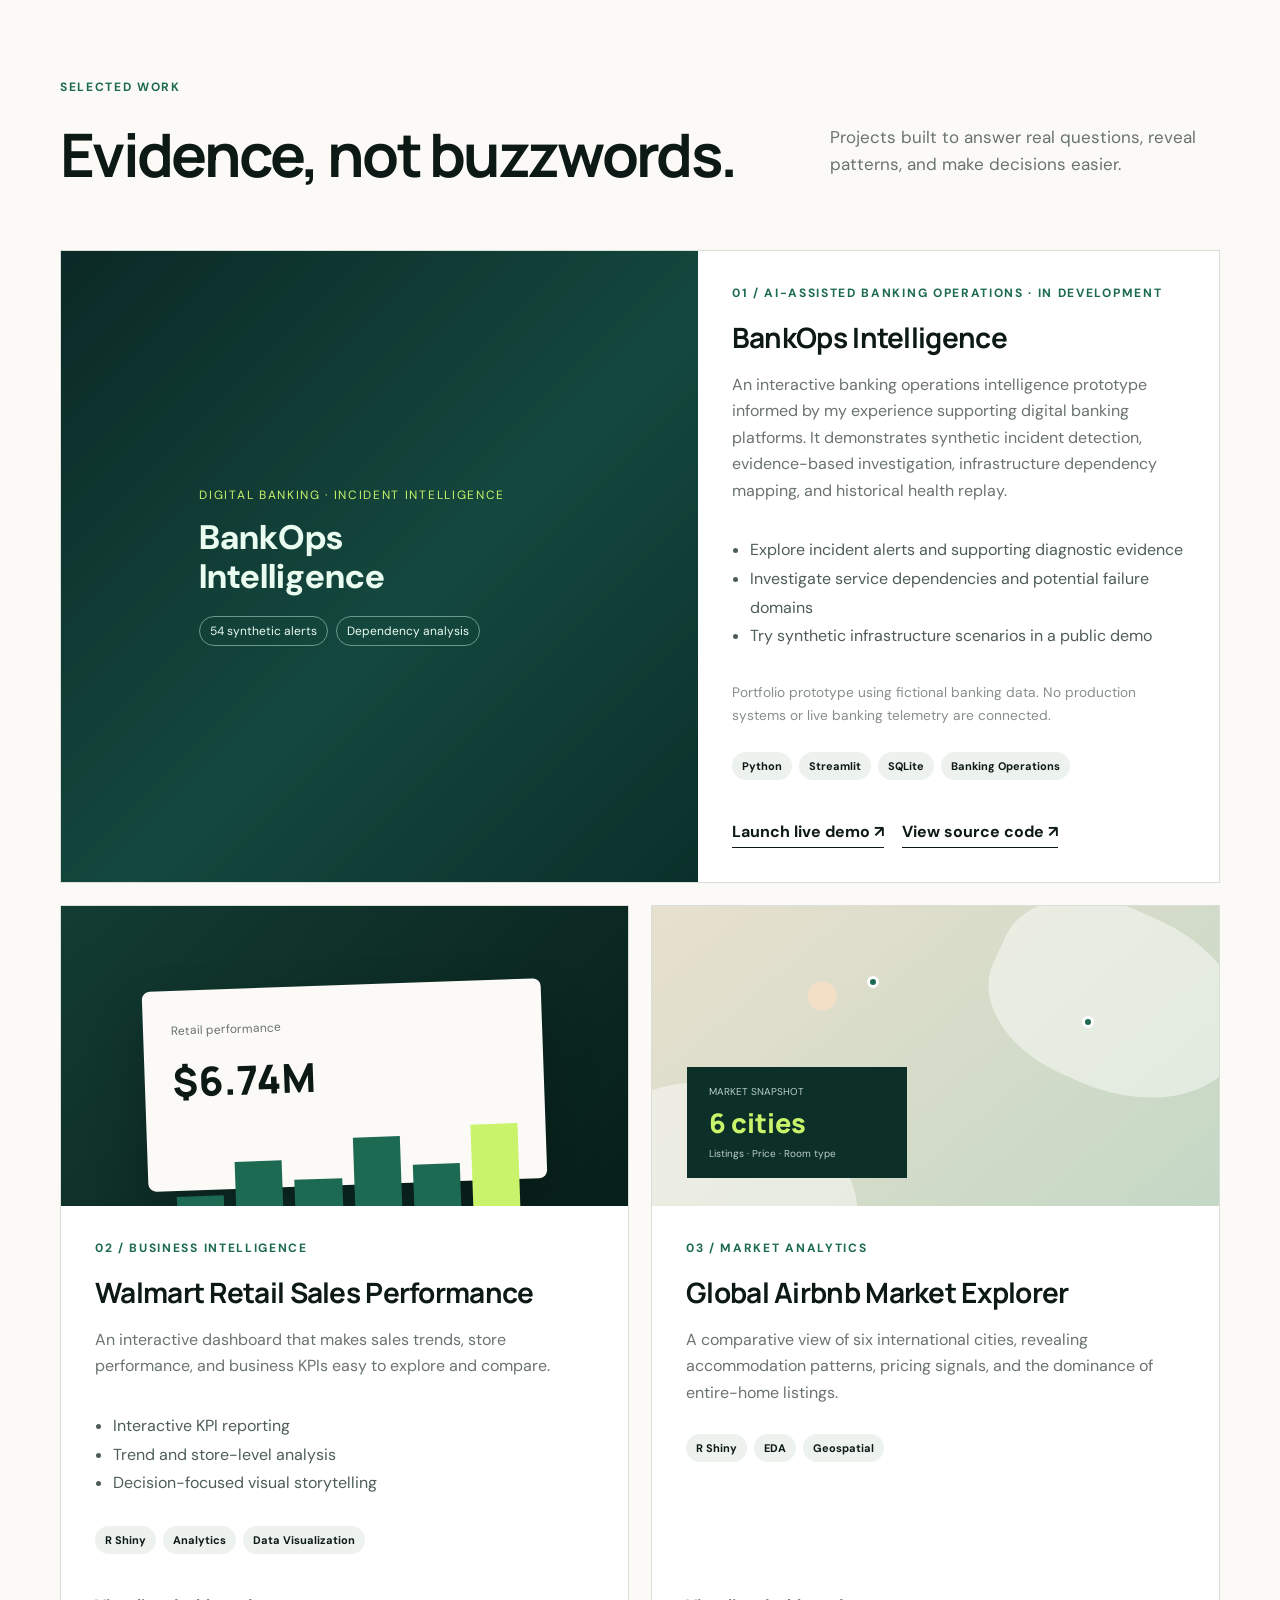
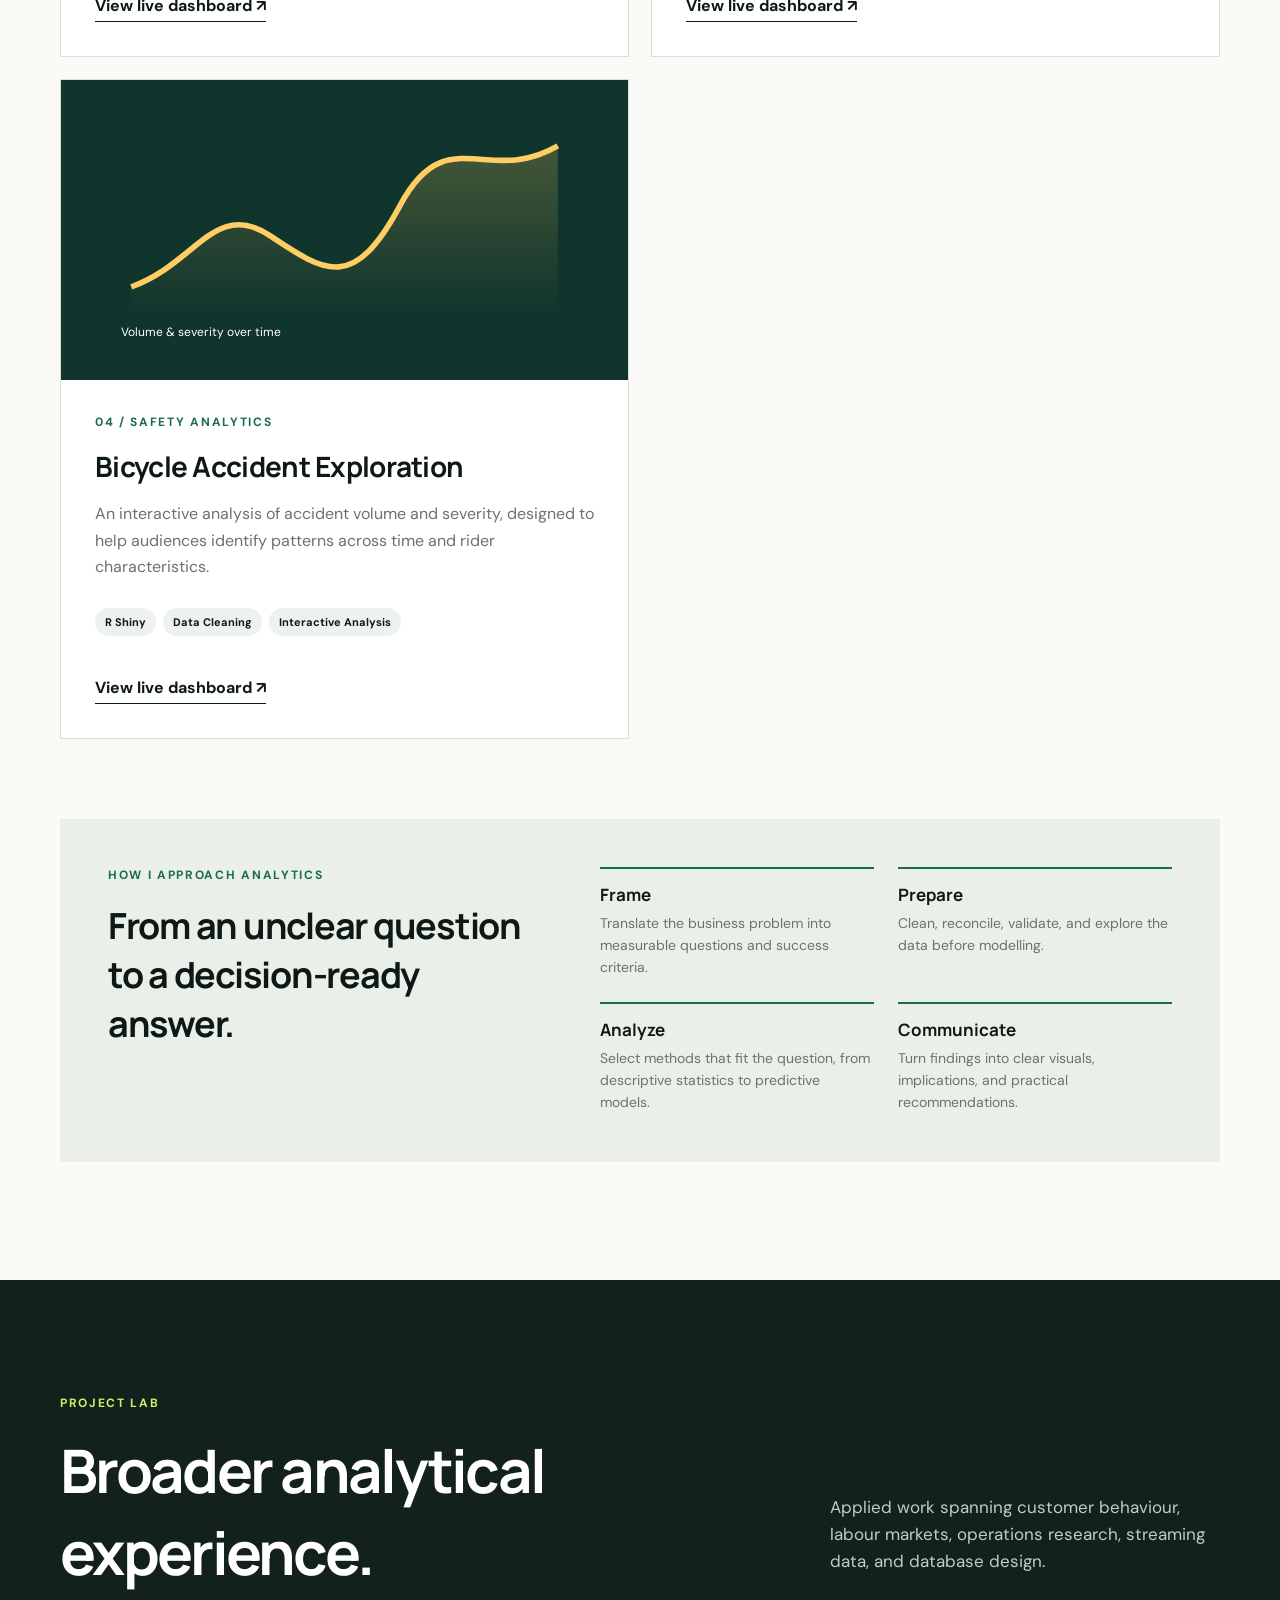
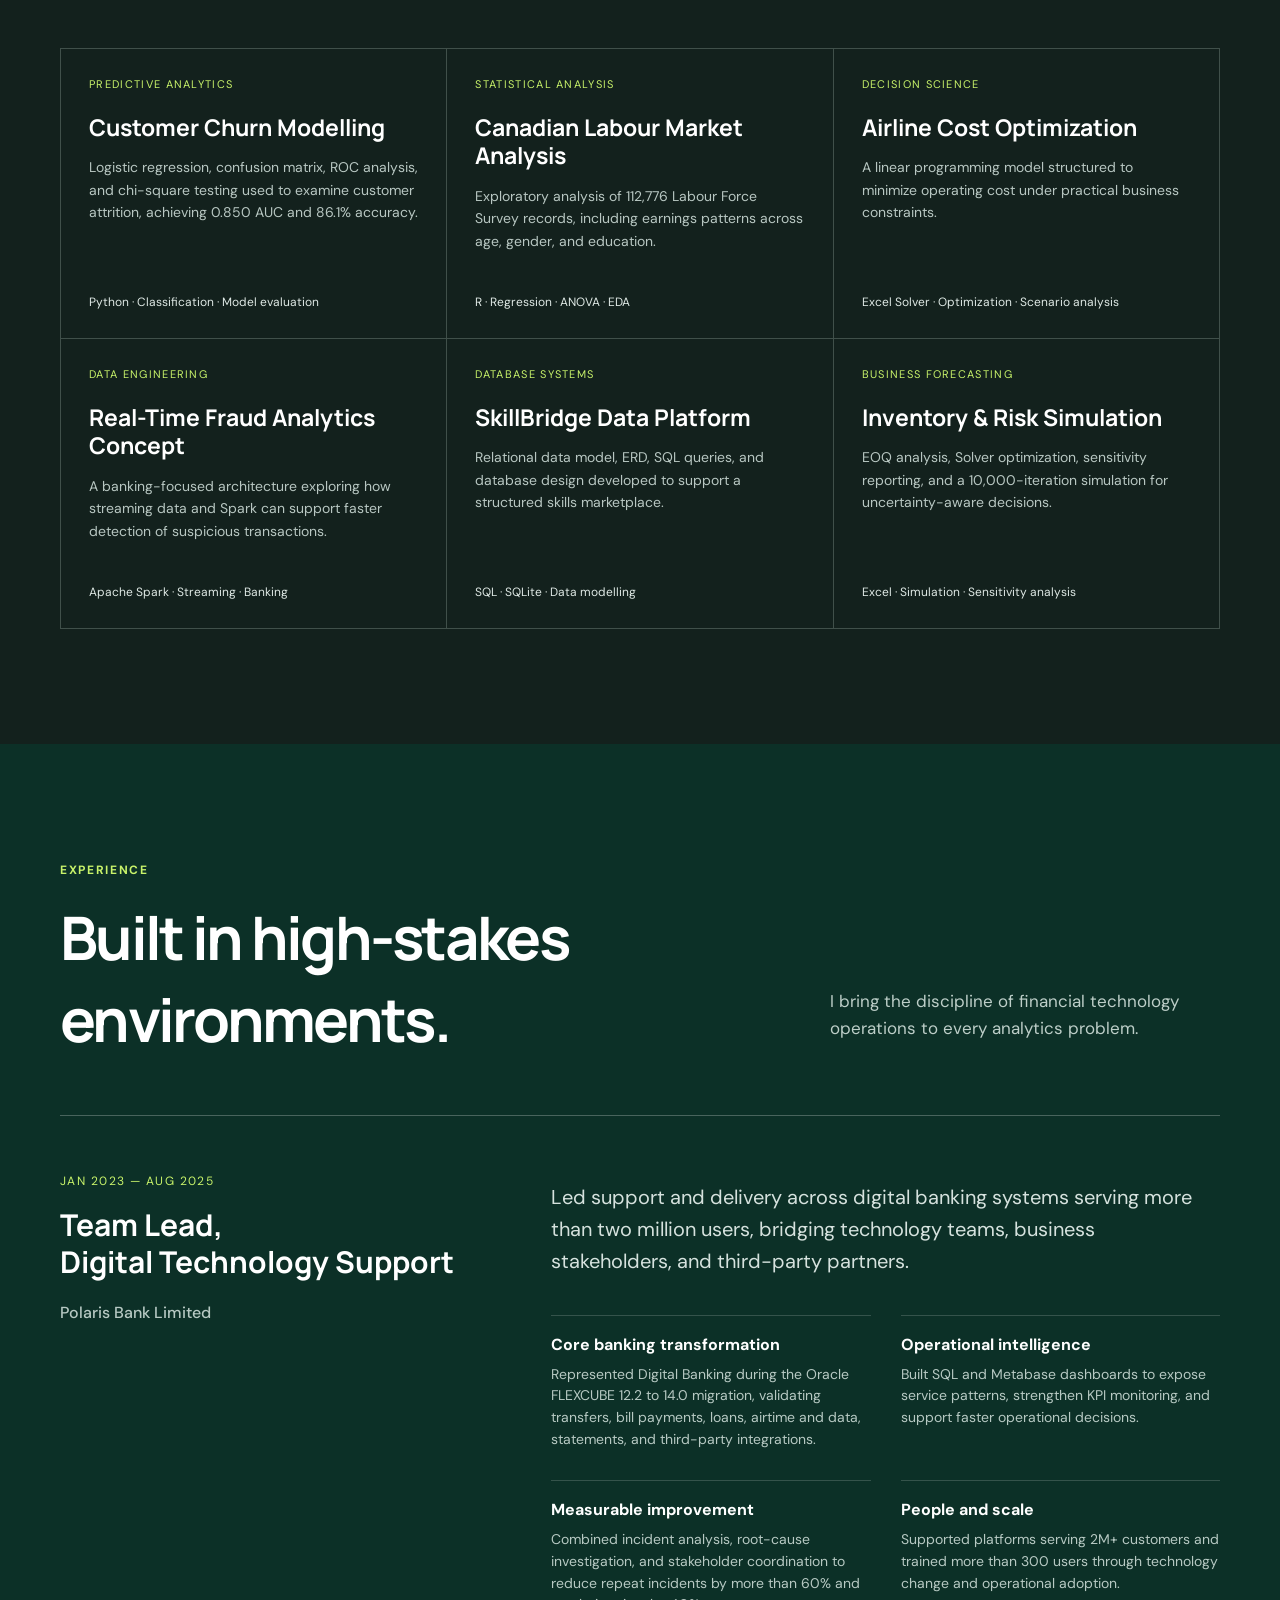
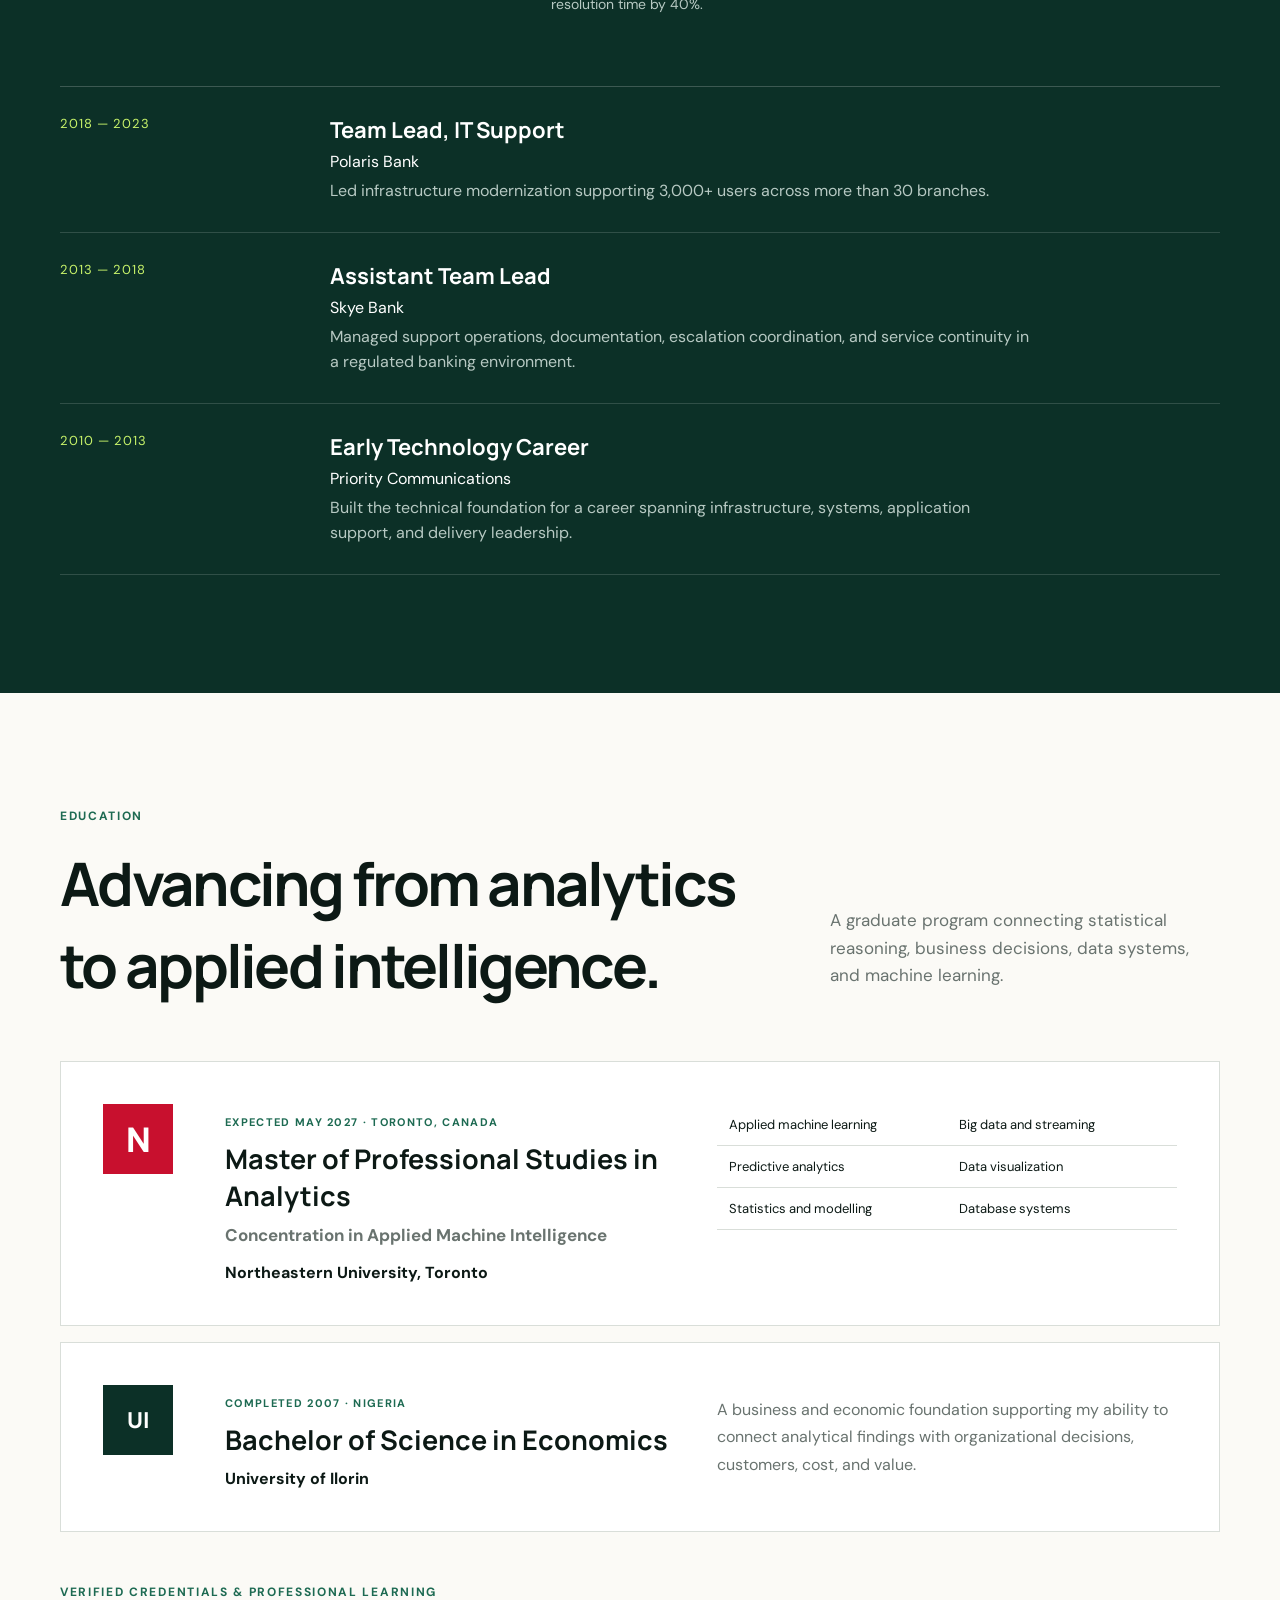
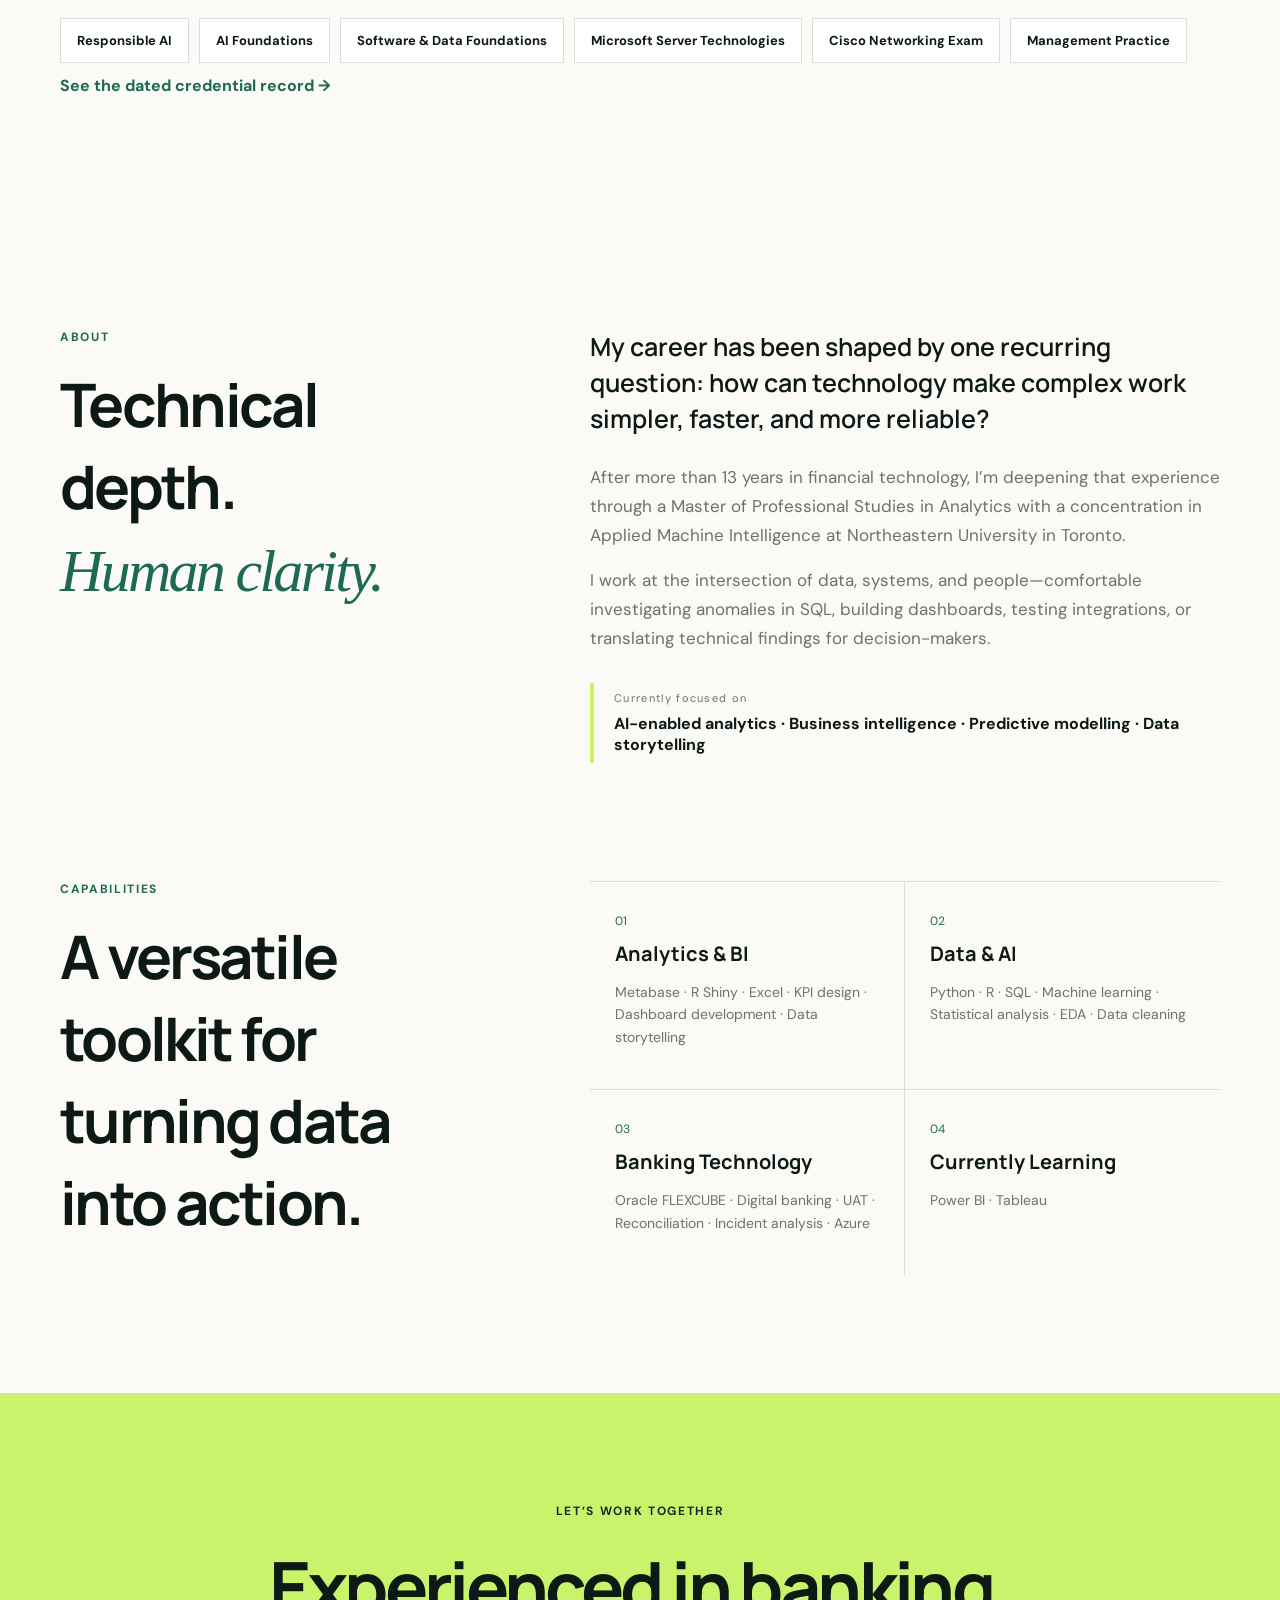
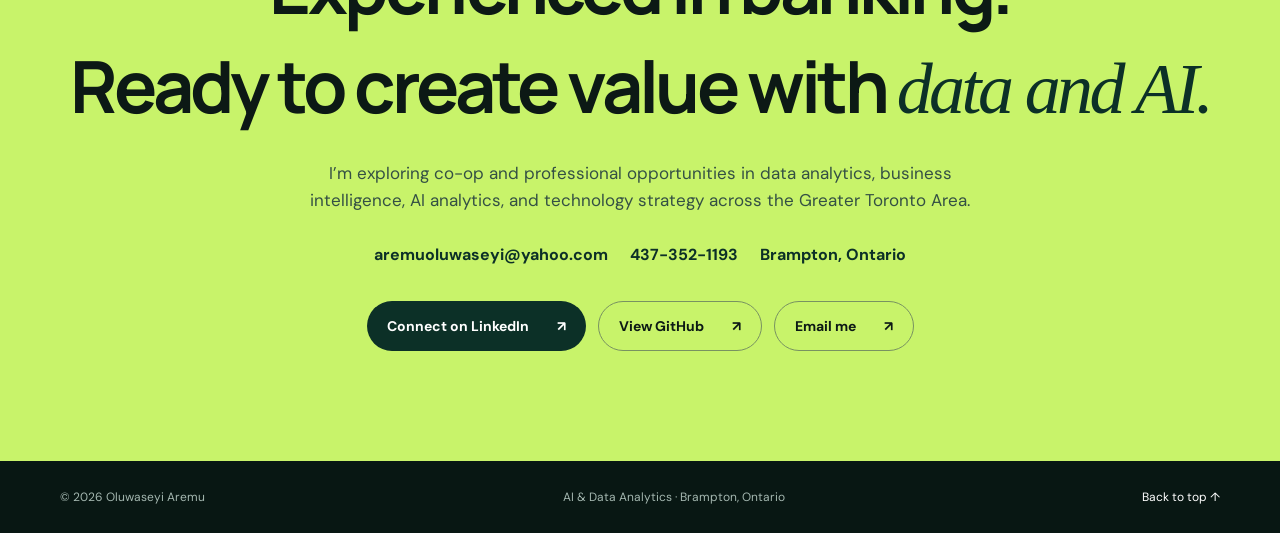
==== commit 45b10d76: "Update index.html" ====
--- a/index.html
+++ b/index.html
@@ -63,17 +63,45 @@
     <section id="work" class="section shell">
       <div class="section-head reveal"><div><p class="kicker">SELECTED WORK</p><h2>Evidence, not buzzwords.</h2></div><p>Projects built to answer real questions, reveal patterns, and make decisions easier.</p></div>
       <div class="projects">
-        <article class="project featured reveal">
+        <article class="project featured reveal" aria-labelledby="bankops-title">
+          <div class="project-visual bankops" style="background:linear-gradient(135deg,#0b2926 0%,#14483e 55%,#0b302b 100%);display:flex;align-items:center;justify-content:center;min-height:240px;padding:28px;">
+            <div style="width:100%;max-width:360px;color:#eafbf0;">
+              <div style="font-size:12px;letter-spacing:.14em;text-transform:uppercase;color:#c8f36a;margin-bottom:15px;">Digital Banking · Incident Intelligence</div>
+              <div style="font-size:clamp(24px,3vw,34px);font-weight:800;line-height:1.15;">BankOps<br>Intelligence</div>
+              <div style="display:flex;flex-wrap:wrap;gap:8px;margin-top:20px;">
+                <span style="border:1px solid #6d998b;border-radius:24px;padding:6px 10px;font-size:12px;">54 synthetic alerts</span>
+                <span style="border:1px solid #6d998b;border-radius:24px;padding:6px 10px;font-size:12px;">Dependency analysis</span>
+              </div>
+            </div>
+          </div>
+          <div class="project-copy">
+            <p class="num">01 / AI-ASSISTED BANKING OPERATIONS · IN DEVELOPMENT</p>
+            <h3 id="bankops-title">BankOps Intelligence</h3>
+            <p>An interactive banking operations intelligence prototype informed by my experience supporting digital banking platforms. It demonstrates synthetic incident detection, evidence-based investigation, infrastructure dependency mapping, and historical health replay.</p>
+            <ul>
+              <li>Explore incident alerts and supporting diagnostic evidence</li>
+              <li>Investigate service dependencies and potential failure domains</li>
+              <li>Try synthetic infrastructure scenarios in a public demo</li>
+            </ul>
+            <p style="font-size:.86rem;opacity:.8;">Portfolio prototype using fictional banking data. No production systems or live banking telemetry are connected.</p>
+            <div class="tags"><span>Python</span><span>Streamlit</span><span>SQLite</span><span>Banking Operations</span></div>
+            <div style="display:flex;flex-wrap:wrap;gap:18px;align-items:center;">
+              <a href="https://bankops-intelligence.streamlit.app" target="_blank" rel="noopener noreferrer">Launch live demo <b>↗</b></a>
+              <a href="https://github.com/aremuoluwaseyi/bankops-intelligence" target="_blank" rel="noopener noreferrer">View source code <b>↗</b></a>
+            </div>
+          </div>
+        </article>
+        <article class="project reveal">
           <div class="project-visual walmart"><div class="mock"><span>Retail performance</span><strong>$6.74M</strong><div class="bars"><i></i><i></i><i></i><i></i><i></i><i></i></div></div></div>
-          <div class="project-copy"><p class="num">01 / BUSINESS INTELLIGENCE</p><h3>Walmart Retail Sales Performance</h3><p>An interactive dashboard that makes sales trends, store performance, and business KPIs easy to explore and compare.</p><ul><li>Interactive KPI reporting</li><li>Trend and store-level analysis</li><li>Decision-focused visual storytelling</li></ul><div class="tags"><span>R Shiny</span><span>Analytics</span><span>Data Visualization</span></div><a href="https://oluwaseyiaremu.shinyapps.io/Walmart_Retail_Sales_Performance_Dashboard/" target="_blank" rel="noopener">View live dashboard <b>↗</b></a></div>
+          <div class="project-copy"><p class="num">02 / BUSINESS INTELLIGENCE</p><h3>Walmart Retail Sales Performance</h3><p>An interactive dashboard that makes sales trends, store performance, and business KPIs easy to explore and compare.</p><ul><li>Interactive KPI reporting</li><li>Trend and store-level analysis</li><li>Decision-focused visual storytelling</li></ul><div class="tags"><span>R Shiny</span><span>Analytics</span><span>Data Visualization</span></div><a href="https://oluwaseyiaremu.shinyapps.io/Walmart_Retail_Sales_Performance_Dashboard/" target="_blank" rel="noopener">View live dashboard <b>↗</b></a></div>
         </article>
         <article class="project reveal">
           <div class="project-visual airbnb"><div class="map-dot d1"></div><div class="map-dot d2"></div><div class="map-dot d3"></div><div class="mini-panel"><small>MARKET SNAPSHOT</small><b>6 cities</b><span>Listings · Price · Room type</span></div></div>
-          <div class="project-copy"><p class="num">02 / MARKET ANALYTICS</p><h3>Global Airbnb Market Explorer</h3><p>A comparative view of six international cities, revealing accommodation patterns, pricing signals, and the dominance of entire-home listings.</p><div class="tags"><span>R Shiny</span><span>EDA</span><span>Geospatial</span></div><a href="https://oluwaseyiaremu.shinyapps.io/AirbnbMarketProject/" target="_blank" rel="noopener">View live dashboard <b>↗</b></a></div>
+          <div class="project-copy"><p class="num">03 / MARKET ANALYTICS</p><h3>Global Airbnb Market Explorer</h3><p>A comparative view of six international cities, revealing accommodation patterns, pricing signals, and the dominance of entire-home listings.</p><div class="tags"><span>R Shiny</span><span>EDA</span><span>Geospatial</span></div><a href="https://oluwaseyiaremu.shinyapps.io/AirbnbMarketProject/" target="_blank" rel="noopener">View live dashboard <b>↗</b></a></div>
         </article>
         <article class="project reveal">
           <div class="project-visual bicycle"><svg viewBox="0 0 500 220" role="img" aria-label="Accident trend chart"><path d="M20 180 C90 155,110 85,170 125 S260 185,310 92 S405 72,480 28" fill="none" stroke="#ffcd64" stroke-width="6"/><path d="M20 180 C90 155,110 85,170 125 S260 185,310 92 S405 72,480 28 L480 210 L20 210Z" fill="url(#g)" opacity=".22"/><defs><linearGradient id="g" x1="0" y1="0" x2="0" y2="1"><stop stop-color="#ffcd64"/><stop offset="1" stop-color="#ffcd64" stop-opacity="0"/></linearGradient></defs></svg><span>Volume & severity over time</span></div>
-          <div class="project-copy"><p class="num">03 / SAFETY ANALYTICS</p><h3>Bicycle Accident Exploration</h3><p>An interactive analysis of accident volume and severity, designed to help audiences identify patterns across time and rider characteristics.</p><div class="tags"><span>R Shiny</span><span>Data Cleaning</span><span>Interactive Analysis</span></div><a href="https://oluwaseyiaremu.shinyapps.io/Bicycleaccidentsexploration/" target="_blank" rel="noopener">View live dashboard <b>↗</b></a></div>
+          <div class="project-copy"><p class="num">04 / SAFETY ANALYTICS</p><h3>Bicycle Accident Exploration</h3><p>An interactive analysis of accident volume and severity, designed to help audiences identify patterns across time and rider characteristics.</p><div class="tags"><span>R Shiny</span><span>Data Cleaning</span><span>Interactive Analysis</span></div><a href="https://oluwaseyiaremu.shinyapps.io/Bicycleaccidentsexploration/" target="_blank" rel="noopener">View live dashboard <b>↗</b></a></div>
         </article>
       </div>
       <div class="case-method reveal">
